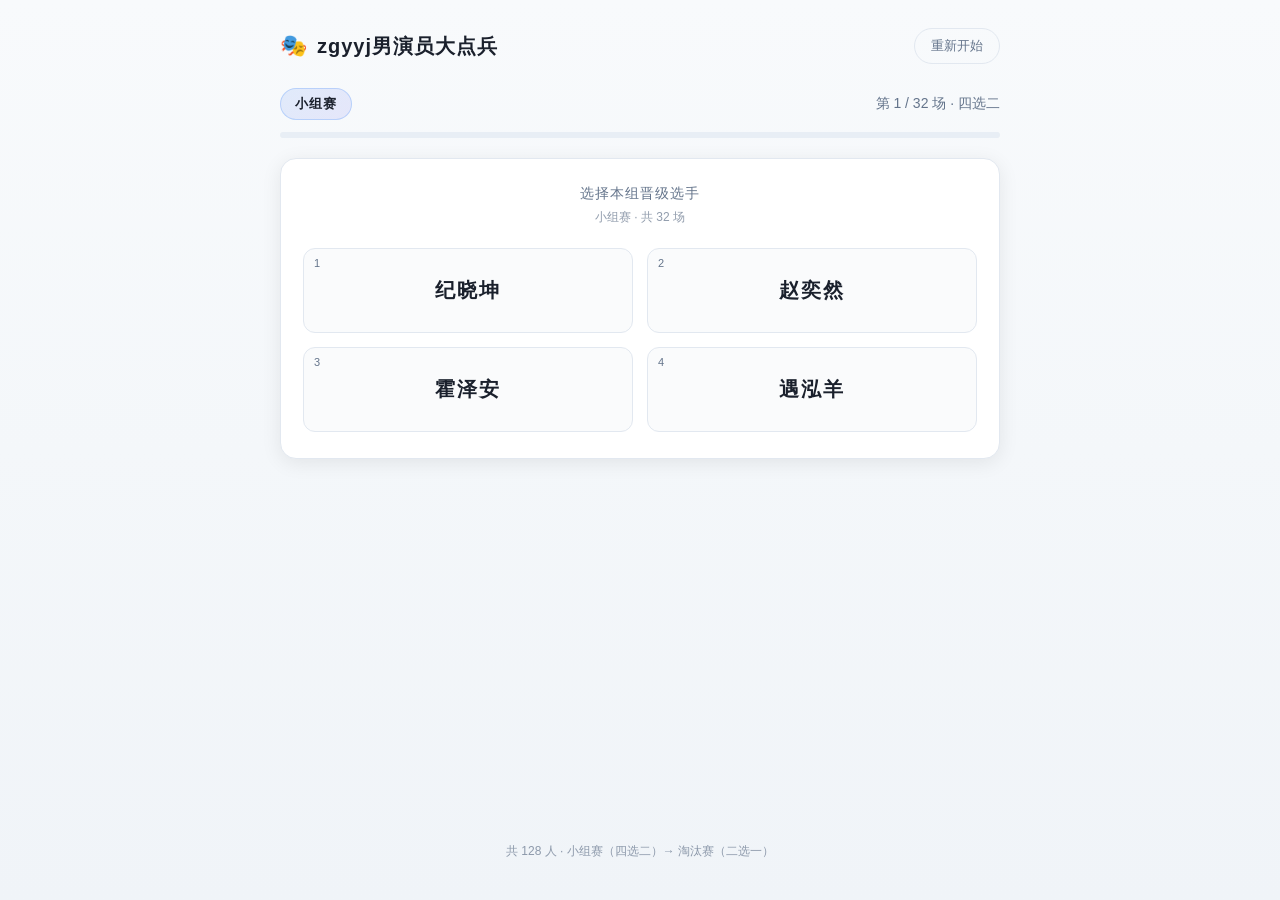
==== index.html @ 0efe0404 "Add files via upload" ====
<!DOCTYPE html>
<html lang="zh-CN" data-trae-theme="light"><head>
  <meta charset="UTF-8">
  <meta name="viewport" content="width=device-width, initial-scale=1.0">
  <title>zgyyj男演员大点兵</title>
  <link rel="stylesheet" href="style.css">
<script>document.documentElement.setAttribute('data-trae-theme', "light");window.__TRAE_DISABLE_LEGACY_ADD_TO_CHAT__=true;</script><style data-trae-edit-ui="true" id="trae-previewer-tools-styles">:root {
  --trae-layer-browser-inspect-overlay: 90000;
  --trae-layer-browser-inspect-highlight: 90010;
  --trae-layer-browser-inspect-action: 90020;
  --trae-layer-text-selection-action: 90030;
  --trae-layer-edit-tooltip: 100095;
}
:root,
[data-trae-theme='dark'] {
  --trae-bg-base-default: #171717;
  --trae-bg-menu: #222427;
  --trae-bg-overlay-l1: rgba(255, 255, 255, 0.04);
  --trae-bg-overlay-l2: rgba(255, 255, 255, 0.08);
  --trae-bg-overlay-l3: rgba(255, 255, 255, 0.12);
  --trae-bg-overlay-l4: rgba(255, 255, 255, 0.16);
  --trae-bg-invert: #f5f9fe;
  --trae-bg-invert-hover: #e8ecf0;
  --trae-bg-invert-active: #dce0e4;
  --trae-bg-invert-disabled: rgba(224, 226, 242, 0.12);
  --trae-border-l1: #e0e2f217;
  --trae-border-l2: rgba(255, 255, 255, 0.12);
  --trae-border-l3: rgba(255, 255, 255, 0.08);
  --trae-border-neutral-l3: rgba(229, 229, 229, 0.20);
  --trae-border-brand: #6a6fff;
  --trae-text-default: #f5f9fe;
  --trae-text-default-hover: #f5f9fe;
  --trae-text-default-active: #f5f9fe;
  --trae-text-secondary: rgba(245, 249, 254, 0.5);
  --trae-text-tertiary: rgba(245, 249, 254, 0.4);
  --trae-text-disabled: #666b75;
  --trae-text-onaccent: #222427;
  --trae-icon-default: #f5f9fe;
  --trae-icon-secondary: rgba(245, 249, 254, 0.5);
  --trae-icon-brand: #6a6fff;
  --trae-icon-onaccent: #222427;
  --trae-status-success: #22c55e;
  --trae-status-primary: #3b82f6;
  --trae-status-primary-default: #387bff;
  --trae-status-primary-surface-l1: rgba(53, 121, 255, 0.18);
  --trae-status-success-default: #33c192;
  --trae-status-success-surface-l1: rgba(0, 165, 110, 0.18);
  --trae-status-error-default: #f65a5a;
  --trae-status-error-surface-l1: rgba(246, 70, 70, 0.18);
  --trae-annotation-marker-bg: #4b3fe3;
  --trae-annotation-marker-text: #ffffff;
  --trae-annotation-region-border: var(--trae-status-primary-default);
  --trae-region-outside-mask-bg: rgba(0, 0, 0, 0.32);
  --trae-annotation-rect-border: var(--trae-status-error-default);
  --trae-annotation-arrow-anchor-bg: var(--trae-status-primary-default);
  --trae-panel-shadow: 0px 6px 24px -1px rgba(0, 0, 0, 0.16);
  --trae-floating-shadow: 0px 2px 8px 0px rgba(0, 0, 0, 0.2);
  --trae-shadow-elevation-50: 0 1px 2px -1px rgba(0, 0, 0, 0.45);
  --trae-tab-active-shadow: 0px 1px 2px -1px rgba(0, 0, 0, 0.16);
}

[data-trae-theme='light'] {
  --trae-bg-base-default: #fafafa;
  --trae-bg-menu: #ffffff;
  --trae-bg-overlay-l1: rgba(0, 0, 0, 0.04);
  --trae-bg-overlay-l2: rgba(0, 0, 0, 0.06);
  --trae-bg-overlay-l3: rgba(0, 0, 0, 0.08);
  --trae-bg-overlay-l4: rgba(0, 0, 0, 0.12);
  --trae-bg-invert: #1f2328;
  --trae-bg-invert-hover: #32383f;
  --trae-bg-invert-active: #444d56;
  --trae-bg-invert-disabled: rgba(115, 115, 115, 0.20);
  --trae-border-l1: rgba(0, 0, 0, 0.1);
  --trae-border-l2: rgba(0, 0, 0, 0.12);
  --trae-border-l3: rgba(0, 0, 0, 0.08);
  --trae-border-neutral-l3: rgba(115, 115, 115, 0.36);
  --trae-border-brand: #4b3fe3;
  --trae-text-default: #1f2328;
  --trae-text-default-hover: #111214;
  --trae-text-default-active: #111214;
  --trae-text-secondary: rgba(31, 35, 40, 0.5);
  --trae-text-tertiary: rgba(31, 35, 40, 0.4);
  --trae-text-disabled: #a1a1a1;
  --trae-text-onaccent: #ffffff;
  --trae-icon-default: #1f2328;
  --trae-icon-secondary: rgba(31, 35, 40, 0.5);
  --trae-icon-brand: #4b3fe3;
  --trae-icon-onaccent: #ffffff;
  --trae-status-success: #22c55e;
  --trae-status-primary: #3b82f6;
  --trae-status-primary-default: #2f74ff;
  --trae-status-primary-surface-l1: rgba(47, 116, 255, 0.12);
  --trae-status-success-default: #15a877;
  --trae-status-success-surface-l1: rgba(64, 176, 139, 0.12);
  --trae-status-error-default: #e8463a;
  --trae-status-error-surface-l1: rgba(232, 70, 58, 0.12);
  --trae-annotation-marker-bg: #4b3fe3;
  --trae-annotation-marker-text: #ffffff;
  --trae-annotation-region-border: var(--trae-status-primary-default);
  --trae-region-outside-mask-bg: rgba(0, 0, 0, 0.18);
  --trae-annotation-rect-border: var(--trae-status-error-default);
  --trae-annotation-arrow-anchor-bg: var(--trae-status-primary-default);
  --trae-panel-shadow: 0px 6px 24px -1px rgba(24, 24, 24, 0.06);
  --trae-floating-shadow: 0px 2px 8px 0px rgba(24, 24, 24, 0.2);
  --trae-shadow-elevation-50: 0 1px 2px -1px rgba(24, 24, 24, 0.08);
  --trae-tab-active-shadow: 0px 1px 2px -1px rgba(24, 24, 24, 0.08);
}

@keyframes trae-spin {
  to {
    transform: rotate(360deg);
  }
}

.trae-edit-mode-active body *:not([data-trae-edit-ui]):not([data-trae-edit-ui] *) {
  transition: none !important;
  animation-play-state: paused !important;
}

.trae-browser-inspect-overlay {
  position: fixed;
  top: 0;
  left: 0;
  width: 100%;
  height: 100%;
  z-index: var(--trae-layer-browser-inspect-overlay);
  pointer-events: auto;
  background: transparent;
}

.trae-browser-inspect-highlight-box {
  position: absolute;
  top: 0;
  left: 0;
  z-index: var(--trae-layer-browser-inspect-highlight);
  display: none;
}

.trae-browser-inspect-highlight-tag {
  position: absolute;
  left: 0px;
  top: 0px;
  height: 18px;
  padding: 0 6px;
  box-sizing: border-box;
  border-radius: 4px;
  background-color: var(--trae-status-success-default);
  color: var(--trae-text-onaccent);
  font-size: 12px;
  font-weight: 400;
  display: none;
  align-items: center;
  z-index: var(--trae-layer-browser-inspect-action);
}

.trae-browser-inspect-highlight-box-show {
  display: flex;
}

.trae-browser-inspect-highlight-tag.trae-browser-inspect-highlight-box-show {
  display: none;
}

.trae-browser-inspect-select-button.trae-browser-inspect-highlight-box-show {
  display: block !important;
}

.trae-browser-inspect-select-button {
  position: absolute;
  top: 0;
  left: 0;
  display: none;
  z-index: var(--trae-layer-browser-inspect-action);
}

.trae-browser-inspect-select-highlight-box {
  background: transparent !important;
}

.trae-browser-inspect-select-highlight-box .trae-browser-inspect-highlight-tag {
  background-color: var(--trae-status-success-default);
}

.trae-add-to-chat-card {
  display: block;
  overflow: hidden;
  background: var(--trae-bg-menu);
  border: 1px solid var(--trae-border-l1);
  border-radius: 8px;
  box-shadow: var(--trae-floating-shadow);
  transition:
    width 0.25s cubic-bezier(0.4, 0, 0.2, 1),
    height 0.25s cubic-bezier(0.4, 0, 0.2, 1);
}

.trae-add-to-chat-content {
  position: relative;
  width: max-content;
}

.trae-fade-exit {
  opacity: 0;
  transition: opacity 0.15s ease-out;
}

.trae-fade-enter {
  opacity: 1;
  transition: opacity 0.2s ease-in;
}

.trae-buttons-view {
  display: flex;
  align-items: center;
  gap: 0;
  padding: 4px;
  background: transparent;
}

.trae-action-button {
  display: inline-flex;
  align-items: center;
  gap: 4px;
  padding: 4px 8px;
  background: transparent;
  border: none;
  border-radius: 4px;
  cursor: pointer;
  transform: none !important;
  transition: none !important;
  animation: none !important;
}

.trae-action-button:hover {
  background: var(--trae-bg-overlay-l2);
}

.trae-action-button:active {
  background: var(--trae-bg-overlay-l3);
}

.trae-action-button:focus-visible {
  outline: 2px solid var(--trae-status-primary);
  outline-offset: 1px;
}

.trae-action-button-icon {
  display: flex;
  align-items: center;
  justify-content: center;
  width: 16px;
  height: 16px;
  color: var(--trae-icon-default);
  flex-shrink: 0;
}

.trae-action-button-title {
  font-family: -apple-system, BlinkMacSystemFont, 'Segoe UI', Roboto, sans-serif;
  font-size: 11px;
  font-weight: 500;
  line-height: 16px;
  color: var(--trae-text-default);
  white-space: nowrap;
}

.trae-edit-toolbar-button-active {
  background: var(--trae-status-primary-surface-l1) !important;
  color: var(--trae-status-primary-default) !important;
}

.trae-edit-toolbar button[data-action='alignment-dropdown']:hover,
.trae-edit-toolbar button[data-action='text-align-dropdown']:hover,
.trae-edit-toolbar button[data-action='font-decrease']:hover,
.trae-edit-toolbar button[data-action='font-increase']:hover,
.trae-edit-toolbar button[data-action^='align-']:hover {
  border-radius: 8px;
  background: var(--bg-bg-overlay-l1, rgba(115, 115, 115, 0.08)) !important;
}

.trae-edit-toolbar button[data-action='alignment-dropdown']:active,
.trae-edit-toolbar button[data-action='text-align-dropdown']:active,
.trae-edit-toolbar button[data-action='font-decrease']:active,
.trae-edit-toolbar button[data-action='font-increase']:active,
.trae-edit-toolbar button[data-action^='align-']:active {
  border-radius: 8px;
  background: var(--bg-bg-overlay-l2, rgba(115, 115, 115, 0.12)) !important;
}

.trae-comment-input {
  background: transparent;
  color: var(--trae-text-default);
  caret-color: var(--trae-text-default);
}

.trae-comment-input::placeholder {
  color: var(--trae-text-tertiary);
}

.trae-edit-panel [data-trae-tooltip] {
  position: relative;
}

.trae-edit-panel [data-trae-tooltip]::after {
  content: attr(data-trae-tooltip);
  position: absolute;
  left: 50%;
  bottom: calc(100% + 8px);
  z-index: var(--trae-layer-edit-tooltip);
  padding: 6px 10px;
  border-radius: 6px;
  background: var(--bg-bg-invert, var(--trae-bg-invert));
  color: var(--text-text-onaccent, var(--trae-text-onaccent));
  box-shadow: var(--trae-floating-shadow);
  font-family: -apple-system, BlinkMacSystemFont, 'SF Pro Text', 'PingFang SC', sans-serif;
  font-size: 11px;
  font-weight: 500;
  line-height: 16px;
  letter-spacing: 0.039px;
  white-space: nowrap;
  pointer-events: none;
  box-sizing: border-box;
  opacity: 0;
  transform: translateX(-50%);
  visibility: hidden;
}

.trae-edit-panel [data-trae-tooltip]::before {
  content: '';
  position: absolute;
  left: 50%;
  bottom: calc(100% + 5px);
  z-index: var(--trae-layer-edit-tooltip);
  width: 8px;
  height: 4px;
  background: var(--bg-bg-invert, var(--trae-bg-invert));
  clip-path: polygon(0 0, 100% 0, 50% 100%);
  transform: translateX(-50%);
  pointer-events: none;
  opacity: 0;
  visibility: hidden;
}

.trae-edit-panel [data-trae-tooltip]:hover::after,
.trae-edit-panel [data-trae-tooltip]:focus-visible::after,
.trae-edit-panel [data-trae-tooltip]:hover::before,
.trae-edit-panel [data-trae-tooltip]:focus-visible::before {
  opacity: 1;
  visibility: visible;
}

.trae-comment-btn {
  justify-content: center;
  cursor: pointer;
  transition: background-color 0.15s ease;
}

.trae-comment-btn:disabled {
  cursor: not-allowed;
}

.trae-comment-btn:focus-visible {
  outline: 2px solid var(--trae-status-primary);
  outline-offset: 1px;
}

.trae-comment-btn-primary {
  background: var(--trae-bg-invert);
  color: var(--trae-text-onaccent);
}

.trae-comment-btn-primary:hover:not(:disabled) {
  background: var(--trae-bg-invert-hover);
}

.trae-comment-btn-primary:active:not(:disabled) {
  background: var(--trae-bg-invert-active);
}

.trae-comment-btn-primary:disabled {
  background: var(--trae-bg-invert-disabled);
  color: var(--trae-text-disabled);
}

.trae-comment-btn-secondary {
  background: var(--trae-bg-overlay-l2);
  color: var(--trae-text-default);
}

.trae-comment-btn-secondary:hover:not(:disabled) {
  background: var(--trae-bg-overlay-l3);
}

.trae-comment-btn-secondary:active:not(:disabled) {
  background: var(--trae-bg-overlay-l4);
}

.trae-comment-btn-secondary:disabled {
  background: var(--trae-bg-overlay-l2);
  color: var(--trae-text-disabled);
}

.trae-comment-btn-text {
  background: transparent;
  color: var(--trae-text-default);
}

.trae-comment-btn-text:hover:not(:disabled) {
  border-radius: 8px;
  background: var(--bg-bg-overlay-l1, var(--trae-bg-overlay-l1));
  color: var(--trae-text-default-hover);
}

.trae-comment-btn-text:active:not(:disabled) {
  border-radius: 8px;
  background: var(--trae-bg-overlay-l2);
  color: var(--trae-text-default-active);
}

.trae-comment-btn-text:disabled {
  background: transparent;
  color: var(--trae-text-disabled);
}

.trae-marking-btn {
  justify-content: center;
}

.trae-marking-btn:hover:not(:disabled) {
  background: var(--trae-bg-overlay-l1) !important;
}

.trae-marking-btn:active:not(:disabled) {
  background: var(--trae-bg-overlay-l2) !important;
}

.trae-marking-btn-active {
  background: var(--trae-status-primary-surface-l1) !important;
  color: var(--trae-status-primary-default) !important;
}

.trae-marking-btn:disabled {
  color: var(--trae-text-disabled) !important;
  cursor: not-allowed !important;
}

.trae-action-button-shortcut {
  display: flex;
  align-items: center;
  gap: 2px;
  color: var(--trae-icon-secondary);
  flex-shrink: 0;
}

.trae-shortcut-container {
  display: flex;
  align-items: center;
  gap: 2px;
}

.trae-shortcut-key {
  font-family: -apple-system, BlinkMacSystemFont, 'Segoe UI', Roboto, sans-serif;
  font-size: 11px;
  font-weight: 500;
  line-height: 12px;
  color: var(--trae-icon-secondary);
}

.trae-add-to-chat-divider {
  width: 2px;
  height: 12px;
  padding: 0 6px;
  box-sizing: content-box;
  background-clip: content-box;
  background-color: var(--trae-border-l2);
  flex-shrink: 0;
}

.trae-editor-view {
  display: flex;
  flex-direction: column;
  width: 320px;
  padding: 8px;
  background: transparent;
}

.trae-editor-text-container {
  display: flex;
  align-items: center;
  padding: 8px;
  background: var(--trae-bg-overlay-l1);
  border: 1px solid var(--trae-border-l3);
  border-radius: 4px;
  gap: 8px;
}

.trae-editor-textarea {
  flex: 1;
  padding: 0 2px;
  border: none;
  background: transparent;
  font-family: -apple-system, BlinkMacSystemFont, 'Segoe UI', Roboto, sans-serif;
  font-size: 13px;
  font-weight: 400;
  line-height: 20px;
  color: var(--trae-text-default);
  resize: none;
  outline: none;
  overflow-y: auto;
  max-height: 140px;
}

.trae-editor-textarea::placeholder {
  color: var(--trae-text-tertiary);
}

.trae-editor-action-bar {
  display: flex;
  align-items: center;
  justify-content: flex-end;
  gap: 4px;
  max-height: 0;
  opacity: 0;
  overflow: hidden;
  transition:
    max-height 0.2s ease-out,
    opacity 0.2s ease-out,
    margin-top 0.2s ease-out;
}

.trae-editor-action-bar-visible {
  max-height: 32px;
  opacity: 1;
  margin-top: 8px;
}

.trae-editor-cancel-button {
  display: flex;
  align-items: center;
  justify-content: center;
  height: 24px;
  padding: 0 4px;
  background: var(--trae-bg-overlay-l2);
  border: none;
  border-radius: 4px;
  cursor: pointer;
  transition: background-color 0.15s ease;
}

.trae-editor-cancel-button:hover {
  background: var(--trae-bg-overlay-l3);
}

.trae-editor-cancel-button:active {
  background: var(--trae-bg-overlay-l3);
}

.trae-editor-cancel-button:focus-visible {
  outline: 2px solid var(--trae-status-primary);
  outline-offset: 1px;
}

.trae-editor-cancel-text {
  font-family: -apple-system, BlinkMacSystemFont, 'Segoe UI', Roboto, sans-serif;
  font-size: 11px;
  font-weight: 500;
  line-height: 16px;
  color: var(--trae-text-default);
  white-space: nowrap;
  padding: 0 4px;
}

.trae-editor-submit-button {
  display: flex;
  align-items: center;
  justify-content: center;
  height: 24px;
  padding: 0 8px;
  background: var(--trae-bg-invert);
  border: none;
  border-radius: 4px;
  cursor: pointer;
  transition: background-color 0.15s ease;
}

.trae-editor-submit-button:hover {
  background: var(--trae-bg-invert-hover);
}

.trae-editor-submit-button:active {
  background: var(--trae-bg-invert-active);
}

.trae-editor-submit-button:focus-visible {
  outline: 2px solid var(--trae-status-primary);
  outline-offset: 1px;
}

.trae-editor-submit-text {
  font-family: -apple-system, BlinkMacSystemFont, 'Segoe UI', Roboto, sans-serif;
  font-size: 11px;
  font-weight: 500;
  line-height: 16px;
  color: var(--trae-text-onaccent);
  white-space: nowrap;
  padding: 0 4px;
}

.trae-editor-submit-icon {
  display: flex;
  align-items: center;
  justify-content: center;
  width: 12px;
  height: 12px;
  color: var(--trae-icon-onaccent);
  flex-shrink: 0;
}

.trae-success-view {
  display: flex;
  align-items: center;
  justify-content: center;
  gap: 6px;
  padding: 0 12px;
  height: 32px;
  white-space: nowrap;
}

.trae-success-icon {
  display: flex;
  align-items: center;
  justify-content: center;
  width: 16px;
  height: 16px;
  color: var(--trae-status-success);
  flex-shrink: 0;
}

.trae-success-text {
  font-family: -apple-system, BlinkMacSystemFont, 'Segoe UI', Roboto, sans-serif;
  font-size: 12px;
  font-weight: 400;
  line-height: 18px;
  color: var(--trae-text-default);
  user-select: none;
}
</style></head>
<body class="">
  <div class="app">
    <header class="topbar">
      <div class="brand">
        <span class="logo">🎭</span>
        <h1>zgyyj男演员大点兵</h1>
      </div>
      <button id="restartBtn" class="ghost-btn" title="重新随机分组">重新开始</button>
    </header>

    <main id="stage" class="stage"><div class="round-head">
    <div class="round-meta">
      <span class="round-tag">小组赛</span>
      <span>第 1 / 32 场 · 四选二</span>
    </div>
    <div class="progress"><span style="width:0%"></span></div>
  </div><div class="card">
    <p class="card-title">选择本组晋级选手</p>
    <p class="card-sub">小组赛 · 共 32 场</p>
    <div class="choices "><div class="choice"><span class="seed">1</span>邵立君</div><div class="choice"><span class="seed">2</span>施博威</div><div class="choice"><span class="seed">3</span>王瑞</div><div class="choice"><span class="seed">4</span>郭嘉轩</div></div>
  </div></main>

    <footer class="footer">共 128 人 · 小组赛（四选二）→ 淘汰赛（二选一）</footer>
  </div>

  <script src="app.js"></script>


<div data-trae-edit-ui="true"><div data-trae-edit-ui="true" class="trae-browser-inspect-highlight-tag"></div><div data-trae-edit-ui="true" class="trae-browser-inspect-highlight-tag"></div><div data-trae-edit-ui="true" class="trae-browser-inspect-highlight-box"></div><div data-trae-edit-ui="true" class="trae-browser-inspect-highlight-box trae-browser-inspect-select-highlight-box"></div><div data-trae-edit-ui="true" class="trae-add-to-chat-card trae-browser-inspect-select-button" style="display: none;"><div data-trae-edit-ui="true" class="trae-add-to-chat-content"><div data-trae-edit-ui="true" class="trae-buttons-view"><button data-trae-edit-ui="true" type="button" class="trae-action-button"><span data-trae-edit-ui="true" class="trae-action-button-icon"><svg xmlns="http://www.w3.org/2000/svg" width="16" height="16" viewBox="0 0 16 16" fill="none">
    <path d="M14.3332 8.0013C14.3332 11.3346 11.8702 13.3346 7.99984 13.3346C6.8331 13.3346 5.60267 13.2116 4.56857 12.668C4.56857 12.668 3.07391 13.7639 1.6665 13.0972C2.70858 11.7228 2.44754 10.7933 2.38257 10.6161C2.37481 10.595 2.36622 10.576 2.35754 10.5552C2.26265 10.3277 1.6665 8.86419 1.6665 8.0013C1.6665 4.66797 4.12947 2.66797 7.99984 2.66797" stroke="currentColor" stroke-width="1.2" stroke-linecap="round"></path>
    <path d="M5.99951 7.41797C6.32157 7.41797 6.58332 7.67896 6.5835 8.00098C6.5835 8.32314 6.32168 8.58496 5.99951 8.58496C5.6775 8.58479 5.4165 8.32303 5.4165 8.00098C5.41668 7.67907 5.6776 7.41814 5.99951 7.41797ZM9.99951 7.41797C10.3216 7.41797 10.5833 7.67896 10.5835 8.00098C10.5835 8.32314 10.3217 8.58496 9.99951 8.58496C9.6775 8.58479 9.4165 8.32303 9.4165 8.00098C9.41668 7.67907 9.6776 7.41814 9.99951 7.41797Z" fill="currentColor" stroke="currentColor" stroke-width="0.5" stroke-linecap="square"></path>
    <path d="M15.001 4L13 3L12 1L11 3L9 4L11 5L12 7L13 5L15.001 4Z" fill="currentColor"></path>
  </svg></span><span data-trae-edit-ui="true" class="trae-action-button-title" data-i18n="commentToChat">Comment to Chat</span><span data-trae-edit-ui="true" class="trae-action-button-shortcut"><span data-trae-edit-ui="true" class="trae-shortcut-container"><span data-trae-edit-ui="true" class="trae-shortcut-key">Ctrl</span><span data-trae-edit-ui="true" class="trae-shortcut-key">J</span></span></span></button><div data-trae-edit-ui="true" class="trae-add-to-chat-divider"></div><button data-trae-edit-ui="true" type="button" class="trae-action-button"><span data-trae-edit-ui="true" class="trae-action-button-icon"><svg xmlns="http://www.w3.org/2000/svg" width="16" height="16" viewBox="0 0 16 16" fill="none">
    <path d="M14.3333 8.0013C14.3333 4.66797 11.8703 2.66797 7.99996 2.66797C4.12959 2.66797 1.66663 4.66797 1.66663 8.0013C1.66663 8.86419 2.26277 10.3277 2.35767 10.5552C2.36634 10.576 2.37493 10.595 2.38269 10.6161C2.44766 10.7933 2.7087 11.7228 1.66663 13.0972C3.07403 13.7639 4.5687 12.668 4.5687 12.668C5.60279 13.2116 6.83323 13.3346 7.99996 13.3346C11.8703 13.3346 14.3333 11.3346 14.3333 8.0013Z" stroke="currentColor" stroke-width="1.2" stroke-linecap="square"></path>
    <path d="M4.99963 7.41797C5.32169 7.41797 5.58344 7.67896 5.58362 8.00098C5.58362 8.32314 5.3218 8.58496 4.99963 8.58496C4.67762 8.58479 4.41663 8.32303 4.41663 8.00098C4.4168 7.67907 4.67773 7.41814 4.99963 7.41797ZM7.99963 7.41797C8.32169 7.41797 8.58344 7.67896 8.58362 8.00098C8.58362 8.32314 8.3218 8.58496 7.99963 8.58496C7.67762 8.58479 7.41663 8.32303 7.41663 8.00098C7.4168 7.67907 7.67773 7.41814 7.99963 7.41797ZM10.9996 7.41797C11.3217 7.41797 11.5834 7.67896 11.5836 8.00098C11.5836 8.32314 11.3218 8.58496 10.9996 8.58496C10.6776 8.58479 10.4166 8.32303 10.4166 8.00098C10.4168 7.67907 10.6777 7.41814 10.9996 7.41797Z" fill="currentColor" stroke="currentColor" stroke-width="0.5" stroke-linecap="square"></path>
  </svg></span><span data-trae-edit-ui="true" class="trae-action-button-title" data-i18n="addToChat">Add to Chat</span><span data-trae-edit-ui="true" class="trae-action-button-shortcut"><span data-trae-edit-ui="true" class="trae-shortcut-container"><svg xmlns="http://www.w3.org/2000/svg" width="12" height="12" viewBox="0 0 12 12" fill="none">
    <path d="M9.5 3V6.5C9.5 7.05228 9.05228 7.5 8.5 7.5H3M3 7.5L5 5.5M3 7.5L5 9.5" stroke="currentColor" stroke-width="1" stroke-linecap="round" stroke-linejoin="round"></path>
  </svg></span></span></button></div></div></div><div data-trae-edit-ui="true" class="trae-browser-inspect-overlay" style="display: none;"></div></div><div data-trae-edit-ui="true" class="trae-add-to-chat-card" style="display: none; position: fixed; z-index: 90030;"><div data-trae-edit-ui="true" class="trae-add-to-chat-content"><div data-trae-edit-ui="true" class="trae-buttons-view"><button data-trae-edit-ui="true" type="button" class="trae-action-button"><span data-trae-edit-ui="true" class="trae-action-button-icon"><svg xmlns="http://www.w3.org/2000/svg" width="16" height="16" viewBox="0 0 16 16" fill="none">
    <path d="M14.3332 8.0013C14.3332 11.3346 11.8702 13.3346 7.99984 13.3346C6.8331 13.3346 5.60267 13.2116 4.56857 12.668C4.56857 12.668 3.07391 13.7639 1.6665 13.0972C2.70858 11.7228 2.44754 10.7933 2.38257 10.6161C2.37481 10.595 2.36622 10.576 2.35754 10.5552C2.26265 10.3277 1.6665 8.86419 1.6665 8.0013C1.6665 4.66797 4.12947 2.66797 7.99984 2.66797" stroke="currentColor" stroke-width="1.2" stroke-linecap="round"></path>
    <path d="M5.99951 7.41797C6.32157 7.41797 6.58332 7.67896 6.5835 8.00098C6.5835 8.32314 6.32168 8.58496 5.99951 8.58496C5.6775 8.58479 5.4165 8.32303 5.4165 8.00098C5.41668 7.67907 5.6776 7.41814 5.99951 7.41797ZM9.99951 7.41797C10.3216 7.41797 10.5833 7.67896 10.5835 8.00098C10.5835 8.32314 10.3217 8.58496 9.99951 8.58496C9.6775 8.58479 9.4165 8.32303 9.4165 8.00098C9.41668 7.67907 9.6776 7.41814 9.99951 7.41797Z" fill="currentColor" stroke="currentColor" stroke-width="0.5" stroke-linecap="square"></path>
    <path d="M15.001 4L13 3L12 1L11 3L9 4L11 5L12 7L13 5L15.001 4Z" fill="currentColor"></path>
  </svg></span><span data-trae-edit-ui="true" class="trae-action-button-title" data-i18n="commentToChat">Comment to Chat</span><span data-trae-edit-ui="true" class="trae-action-button-shortcut"><span data-trae-edit-ui="true" class="trae-shortcut-container"><span data-trae-edit-ui="true" class="trae-shortcut-key">Ctrl</span><span data-trae-edit-ui="true" class="trae-shortcut-key">J</span></span></span></button><div data-trae-edit-ui="true" class="trae-add-to-chat-divider"></div><button data-trae-edit-ui="true" type="button" class="trae-action-button"><span data-trae-edit-ui="true" class="trae-action-button-icon"><svg xmlns="http://www.w3.org/2000/svg" width="16" height="16" viewBox="0 0 16 16" fill="none">
    <path d="M14.3333 8.0013C14.3333 4.66797 11.8703 2.66797 7.99996 2.66797C4.12959 2.66797 1.66663 4.66797 1.66663 8.0013C1.66663 8.86419 2.26277 10.3277 2.35767 10.5552C2.36634 10.576 2.37493 10.595 2.38269 10.6161C2.44766 10.7933 2.7087 11.7228 1.66663 13.0972C3.07403 13.7639 4.5687 12.668 4.5687 12.668C5.60279 13.2116 6.83323 13.3346 7.99996 13.3346C11.8703 13.3346 14.3333 11.3346 14.3333 8.0013Z" stroke="currentColor" stroke-width="1.2" stroke-linecap="square"></path>
    <path d="M4.99963 7.41797C5.32169 7.41797 5.58344 7.67896 5.58362 8.00098C5.58362 8.32314 5.3218 8.58496 4.99963 8.58496C4.67762 8.58479 4.41663 8.32303 4.41663 8.00098C4.4168 7.67907 4.67773 7.41814 4.99963 7.41797ZM7.99963 7.41797C8.32169 7.41797 8.58344 7.67896 8.58362 8.00098C8.58362 8.32314 8.3218 8.58496 7.99963 8.58496C7.67762 8.58479 7.41663 8.32303 7.41663 8.00098C7.4168 7.67907 7.67773 7.41814 7.99963 7.41797ZM10.9996 7.41797C11.3217 7.41797 11.5834 7.67896 11.5836 8.00098C11.5836 8.32314 11.3218 8.58496 10.9996 8.58496C10.6776 8.58479 10.4166 8.32303 10.4166 8.00098C10.4168 7.67907 10.6777 7.41814 10.9996 7.41797Z" fill="currentColor" stroke="currentColor" stroke-width="0.5" stroke-linecap="square"></path>
  </svg></span><span data-trae-edit-ui="true" class="trae-action-button-title" data-i18n="addToChat">Add to Chat</span><span data-trae-edit-ui="true" class="trae-action-button-shortcut"><span data-trae-edit-ui="true" class="trae-shortcut-container"><svg xmlns="http://www.w3.org/2000/svg" width="12" height="12" viewBox="0 0 12 12" fill="none">
    <path d="M9.5 3V6.5C9.5 7.05228 9.05228 7.5 8.5 7.5H3M3 7.5L5 5.5M3 7.5L5 9.5" stroke="currentColor" stroke-width="1" stroke-linecap="round" stroke-linejoin="round"></path>
  </svg></span></span></button></div></div></div></body><div id="xl-source-list-shadow-host" style="position: fixed; top: 0px; right: 0px; width: 0px; height: 0px; overflow: visible; contain: style; z-index: 2147483647 !important;"></div><div id="xl_chrome_ext_video_tag_wrapper_4DB361DE-01F7-4376-B494-639E489D19ED" style="position: fixed; left: 0px; top: 0px; width: 0px; height: 0px; display: none; overflow: visible; contain: style; z-index: 2147483647 !important;"></div><div id="link-badge-shadow-host-4DB361DE-01F7-4376-B494-639E489D19ED" style="position: fixed; left: 0px; top: 0px; width: 0px; height: 0px; overflow: visible; contain: style; z-index: 2147483647 !important;"></div><div id="xl-install-thunder-prompt-shadow-host" style="position: fixed; top: 0px; left: 0px; width: 0px; height: 0px; overflow: visible; contain: style; z-index: 2147483647 !important;"></div><div class="xl-chrome-ext-bar_4DB361DE-01F7-4376-B494-639E489D19ED" id="xl_chrome_ext_4DB361DE-01F7-4376-B494-639E489D19ED" data-v-app="" style="display: block; position: fixed; z-index: 2147483647;"><div class=""><!----><!----><div style="display: none;"></div><div style="display: none;"></div><div class="_container_wq4mj_4"><!----></div></div></div></html>
---- style.css ----
:root {
  --bg: #f0f4f8;
  --bg-soft: #e8eef5;
  --card: #ffffff;
  --card-2: #fafbfc;
  --text: #1a202c;
  --muted: #64748b;
  --accent: #3b82f6;
  --accent-2: #6366f1;
  --good: #10b981;
  --good-bg: rgba(16, 185, 129, 0.12);
  --line: #e2e8f0;
  --radius: 16px;
  --shadow: 0 4px 20px rgba(0, 0, 0, 0.08);
}

* { box-sizing: border-box; }

html, body {
  margin: 0;
  padding: 0;
  min-height: 100%;
}

body {
  background: linear-gradient(180deg, #f8fafc 0%, #f0f4f8 100%) fixed;
  color: var(--text);
  font-family: "PingFang SC", "Microsoft YaHei", -apple-system, BlinkMacSystemFont, "Segoe UI", Roboto, sans-serif;
  -webkit-font-smoothing: antialiased;
  display: flex;
  justify-content: center;
}

.app {
  width: 100%;
  max-width: 760px;
  padding: 28px 20px 40px;
  display: flex;
  flex-direction: column;
  min-height: 100vh;
}

/* Top bar */
.topbar {
  display: flex;
  align-items: center;
  justify-content: space-between;
  margin-bottom: 24px;
}

.brand {
  display: flex;
  align-items: center;
  gap: 10px;
}

.logo {
  font-size: 22px;
}

.brand h1 {
  font-size: 20px;
  margin: 0;
  letter-spacing: 1px;
  font-weight: 700;
}

.ghost-btn {
  background: transparent;
  border: 1px solid var(--line);
  color: var(--muted);
  padding: 8px 16px;
  border-radius: 999px;
  font-size: 13px;
  cursor: pointer;
  transition: all 0.2s ease;
}

.ghost-btn:hover {
  border-color: var(--accent);
  color: var(--text);
  background: rgba(59, 130, 246, 0.08);
}

/* Stage */
.stage {
  flex: 1;
  display: flex;
  flex-direction: column;
  gap: 20px;
}

/* Round header */
.round-head {
  display: flex;
  flex-direction: column;
  gap: 12px;
}

.round-meta {
  display: flex;
  align-items: center;
  justify-content: space-between;
  font-size: 14px;
  color: var(--muted);
}

.round-tag {
  display: inline-flex;
  align-items: center;
  gap: 8px;
  background: linear-gradient(135deg, rgba(59, 130, 246, 0.12), rgba(99, 102, 241, 0.12));
  border: 1px solid rgba(59, 130, 246, 0.25);
  color: var(--text);
  padding: 6px 14px;
  border-radius: 999px;
  font-size: 13px;
  font-weight: 600;
  letter-spacing: 1px;
}

.progress {
  height: 6px;
  background: var(--bg-soft);
  border-radius: 999px;
  overflow: hidden;
}

.progress > span {
  display: block;
  height: 100%;
  background: linear-gradient(90deg, var(--accent), var(--accent-2));
  border-radius: 999px;
  transition: width 0.35s ease;
}

/* Match card */
.card {
  background: var(--card);
  border: 1px solid var(--line);
  border-radius: var(--radius);
  box-shadow: var(--shadow);
  padding: 26px 22px;
}

.card-title {
  text-align: center;
  font-size: 14px;
  color: var(--muted);
  margin: 0 0 6px;
  letter-spacing: 1px;
}

.card-sub {
  text-align: center;
  font-size: 12px;
  color: var(--muted);
  margin: 0 0 22px;
  opacity: 0.7;
}

.choices {
  display: grid;
  grid-template-columns: 1fr 1fr;
  gap: 14px;
}

.choice {
  position: relative;
  background: var(--card-2);
  border: 1px solid var(--line);
  border-radius: 12px;
  padding: 28px 16px;
  color: var(--text);
  font-size: 20px;
  font-weight: 600;
  letter-spacing: 2px;
  cursor: pointer;
  transition: transform 0.15s ease, border-color 0.2s ease, background 0.2s ease, box-shadow 0.2s ease;
  text-align: center;
  min-height: 84px;
  display: flex;
  align-items: center;
  justify-content: center;
  outline: none;
  -webkit-tap-highlight-color: transparent;
}

.choice:focus,
.choice:focus-visible {
  outline: none;
}

.choice:hover {
  border-color: var(--accent);
  background: rgba(59, 130, 246, 0.06);
  transform: translateY(-2px);
  box-shadow: 0 6px 16px rgba(59, 130, 246, 0.12);
}

/* 新卡片渲染后先禁用 hover，避免鼠标停留位置残留蓝色 hover 框；
   鼠标真正移动后才恢复 hover 反馈 */
body.freeze-hover .choice:hover {
  border-color: var(--line);
  background: var(--card-2);
  transform: none;
  box-shadow: none;
}

.choice:active {
  transform: translateY(0);
}

.choice.selected {
  border-color: var(--accent);
  background: rgba(59, 130, 246, 0.12);
  color: var(--accent);
  cursor: default;
  transform: none;
  box-shadow: none;
}

.choice .seed {
  position: absolute;
  top: 8px;
  left: 10px;
  font-size: 11px;
  color: var(--muted);
  font-weight: 400;
  letter-spacing: 0;
}

/* Advanced list */
.advanced {
  background: var(--card);
  border: 1px solid var(--line);
  border-radius: 12px;
  padding: 14px 16px;
  box-shadow: var(--shadow);
}

.advanced-label {
  font-size: 12px;
  color: var(--muted);
  margin-bottom: 10px;
  letter-spacing: 1px;
}

.chips {
  display: flex;
  flex-wrap: wrap;
  gap: 8px;
}

.chip {
  background: var(--good-bg);
  border: 1px solid rgba(16, 185, 129, 0.25);
  color: #059669;
  font-size: 13px;
  padding: 4px 12px;
  border-radius: 999px;
}

/* Champion card & final bracket */
.champion-card {
  padding: 22px 18px;
}

.champion-title {
  text-align: center;
  font-size: 22px;
  margin: 0 0 18px;
  font-weight: 700;
}

.bracket-final {
  display: flex;
  justify-content: center;
  align-items: stretch;
  overflow: auto;
  border: 1px solid var(--line);
  border-radius: 12px;
  background: var(--card);
  padding: 16px 0;
}

.bracket-side {
  display: flex;
  flex-direction: row;
  align-items: stretch;
  flex-shrink: 0;
}

.bf-col {
  display: flex;
  flex-direction: column;
  flex-shrink: 0;
  align-self: stretch;
  min-width: 88px;
}

/* 列内：space-around 让每对/每场垂直居中分布，
   配对中心与下一列节点中心水平对齐；
   space-around 在每对上下产生的空白即"空行" */
.bf-col-matches {
  display: flex;
  flex-direction: column;
  justify-content: space-around;
  flex: 1;
}

.bf-match {
  position: relative;
  border: 1px solid var(--line);
  border-radius: 6px;
  background: var(--card-2);
  padding: 4px 8px;
}

.bf-p {
  padding: 2px 2px;
  font-size: 12px;
  color: var(--text);
  line-height: 1.3;
  white-space: nowrap;
}

.bf-p.winner {
  background: rgba(59, 130, 246, 0.12);
  color: var(--accent);
  font-weight: 600;
}

/* 配对：space-around 使两节点中心精确落在 25% / 75%，
   上下各留空行，中点(50%)对齐下一列节点。
   不设 min-height:0 —— 让 pair 保持内容最小高度，
   使最密的列(小组赛)撑开总高，其余列 stretch 对齐 */
.bf-pair {
  position: relative;
  display: flex;
  flex-direction: column;
  justify-content: space-around;
  flex: 1;
}

/* === 左侧连接线（向右指向中心） === */
.bracket-left .bf-col { padding: 0 22px 0 0; }

/* 1to1：每场一条直横线到下一列 */
.bracket-left .conn-1to1 .bf-match::after {
  content: '';
  position: absolute;
  left: 100%;
  top: 50%;
  width: 22px;
  border-top: 2px solid var(--line);
  transform: translateY(-1px);
}

/* 2to1：每场横线 + 配对竖线（连接两场）+ 中点出头到下一列 */
.bracket-left .conn-2to1 .bf-match::after {
  content: '';
  position: absolute;
  left: 100%;
  top: 50%;
  width: 11px;
  border-top: 2px solid var(--line);
  transform: translateY(-1px);
}
.bracket-left .conn-2to1 .bf-pair::after {
  content: '';
  position: absolute;
  left: calc(100% + 11px);
  top: 25%;
  bottom: 25%;
  border-left: 2px solid var(--line);
}
.bracket-left .conn-2to1 .bf-pair::before {
  content: '';
  position: absolute;
  left: calc(100% + 11px);
  top: 50%;
  width: 11px;
  border-top: 2px solid var(--line);
  transform: translateY(-1px);
}

/* === 右侧连接线（向左指向中心） === */
.bracket-right .bf-col { padding: 0 0 0 22px; }

.bracket-right .conn-1to1 .bf-match::before {
  content: '';
  position: absolute;
  right: 100%;
  top: 50%;
  width: 22px;
  border-top: 2px solid var(--line);
  transform: translateY(-1px);
}

.bracket-right .conn-2to1 .bf-match::before {
  content: '';
  position: absolute;
  right: 100%;
  top: 50%;
  width: 11px;
  border-top: 2px solid var(--line);
  transform: translateY(-1px);
}
.bracket-right .conn-2to1 .bf-pair::before {
  content: '';
  position: absolute;
  right: calc(100% + 11px);
  top: 25%;
  bottom: 25%;
  border-right: 2px solid var(--line);
}
.bracket-right .conn-2to1 .bf-pair::after {
  content: '';
  position: absolute;
  right: calc(100% + 11px);
  top: 50%;
  width: 11px;
  border-top: 2px solid var(--line);
  transform: translateY(-1px);
}

/* 中间冠军（高亮） */
.bf-center {
  display: flex;
  flex-direction: column;
  justify-content: center;
  align-items: center;
  min-width: 110px;
  padding: 0 12px;
  flex-shrink: 0;
}

.bf-champion {
  text-align: center;
  font-size: 18px;
  font-weight: 700;
  background: linear-gradient(90deg, var(--accent), var(--accent-2));
  -webkit-background-clip: text;
  background-clip: text;
  -webkit-text-fill-color: transparent;
  white-space: nowrap;
}

/* Footer */
.footer {
  text-align: center;
  color: var(--muted);
  font-size: 12px;
  margin-top: 28px;
  opacity: 0.7;
}

/* Enter animation */
.card, .advanced {
  animation: rise 0.3s ease;
}

@keyframes rise {
  from { opacity: 0; transform: translateY(8px); }
  to { opacity: 1; transform: translateY(0); }
}

@media (max-width: 480px) {
  .choice { font-size: 17px; padding: 22px 10px; min-height: 72px; }
  .bf-col { min-width: 72px; }
  .bf-center { min-width: 110px; padding: 12px; }
  .bf-match .bf-p { padding: 6px 8px; font-size: 12px; }
  .bf-match.group .bf-p { font-size: 10px; padding: 2px 1px; }
  .bf-champion { font-size: 16px; }
  .brand h1 { font-size: 17px; }
}
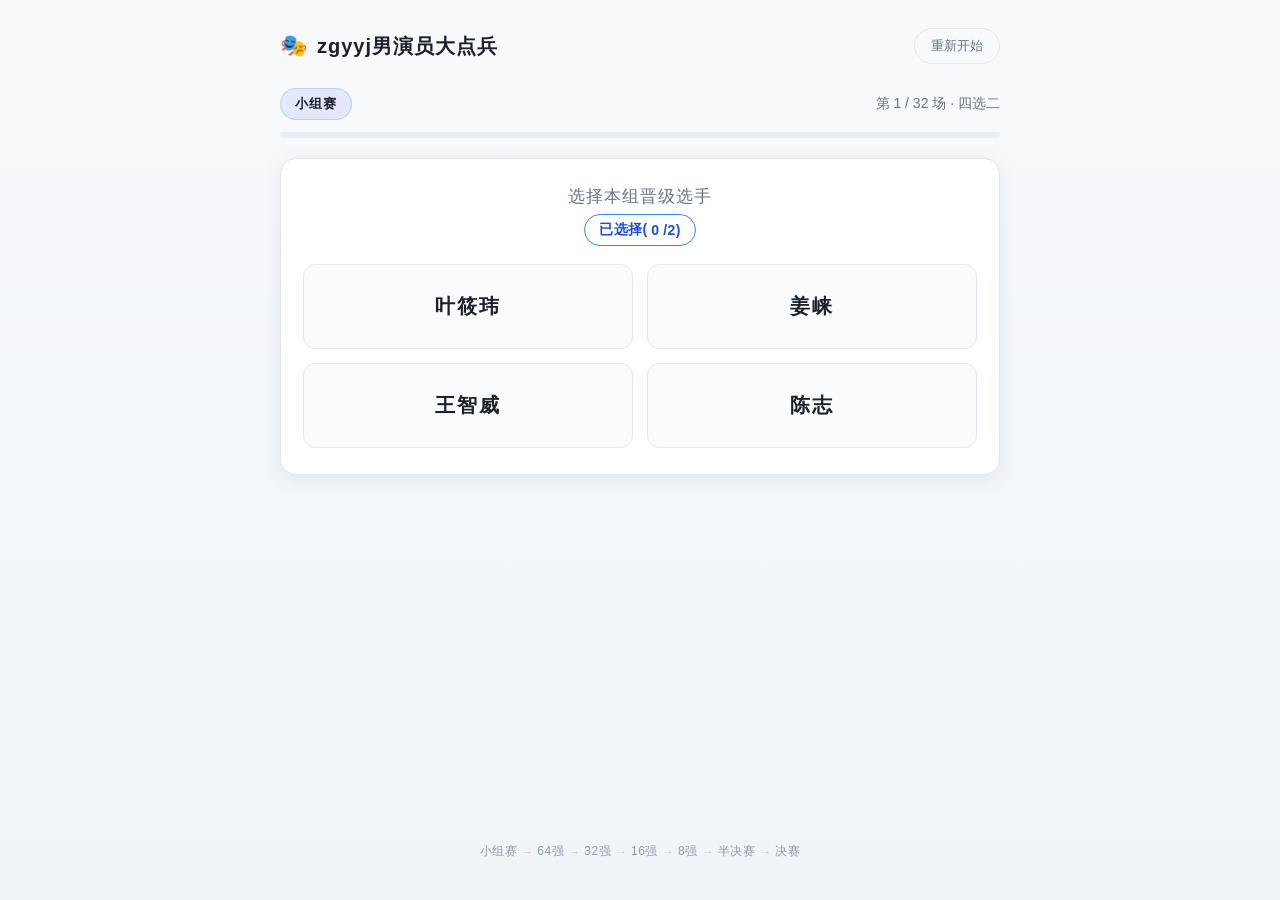
==== commit c9a4384f: "更新 index.html" ====
--- a/index.html
+++ b/index.html
@@ -1,649 +1,12 @@
 <!DOCTYPE html>
-<html lang="zh-CN" data-trae-theme="light"><head>
-  <meta charset="UTF-8">
-  <meta name="viewport" content="width=device-width, initial-scale=1.0">
+<html lang="zh-CN">
+<head>
+  <meta charset="UTF-8" />
+  <meta name="viewport" content="width=device-width, initial-scale=1.0" />
   <title>zgyyj男演员大点兵</title>
-  <link rel="stylesheet" href="style.css">
-<script>document.documentElement.setAttribute('data-trae-theme', "light");window.__TRAE_DISABLE_LEGACY_ADD_TO_CHAT__=true;</script><style data-trae-edit-ui="true" id="trae-previewer-tools-styles">:root {
-  --trae-layer-browser-inspect-overlay: 90000;
-  --trae-layer-browser-inspect-highlight: 90010;
-  --trae-layer-browser-inspect-action: 90020;
-  --trae-layer-text-selection-action: 90030;
-  --trae-layer-edit-tooltip: 100095;
-}
-:root,
-[data-trae-theme='dark'] {
-  --trae-bg-base-default: #171717;
-  --trae-bg-menu: #222427;
-  --trae-bg-overlay-l1: rgba(255, 255, 255, 0.04);
-  --trae-bg-overlay-l2: rgba(255, 255, 255, 0.08);
-  --trae-bg-overlay-l3: rgba(255, 255, 255, 0.12);
-  --trae-bg-overlay-l4: rgba(255, 255, 255, 0.16);
-  --trae-bg-invert: #f5f9fe;
-  --trae-bg-invert-hover: #e8ecf0;
-  --trae-bg-invert-active: #dce0e4;
-  --trae-bg-invert-disabled: rgba(224, 226, 242, 0.12);
-  --trae-border-l1: #e0e2f217;
-  --trae-border-l2: rgba(255, 255, 255, 0.12);
-  --trae-border-l3: rgba(255, 255, 255, 0.08);
-  --trae-border-neutral-l3: rgba(229, 229, 229, 0.20);
-  --trae-border-brand: #6a6fff;
-  --trae-text-default: #f5f9fe;
-  --trae-text-default-hover: #f5f9fe;
-  --trae-text-default-active: #f5f9fe;
-  --trae-text-secondary: rgba(245, 249, 254, 0.5);
-  --trae-text-tertiary: rgba(245, 249, 254, 0.4);
-  --trae-text-disabled: #666b75;
-  --trae-text-onaccent: #222427;
-  --trae-icon-default: #f5f9fe;
-  --trae-icon-secondary: rgba(245, 249, 254, 0.5);
-  --trae-icon-brand: #6a6fff;
-  --trae-icon-onaccent: #222427;
-  --trae-status-success: #22c55e;
-  --trae-status-primary: #3b82f6;
-  --trae-status-primary-default: #387bff;
-  --trae-status-primary-surface-l1: rgba(53, 121, 255, 0.18);
-  --trae-status-success-default: #33c192;
-  --trae-status-success-surface-l1: rgba(0, 165, 110, 0.18);
-  --trae-status-error-default: #f65a5a;
-  --trae-status-error-surface-l1: rgba(246, 70, 70, 0.18);
-  --trae-annotation-marker-bg: #4b3fe3;
-  --trae-annotation-marker-text: #ffffff;
-  --trae-annotation-region-border: var(--trae-status-primary-default);
-  --trae-region-outside-mask-bg: rgba(0, 0, 0, 0.32);
-  --trae-annotation-rect-border: var(--trae-status-error-default);
-  --trae-annotation-arrow-anchor-bg: var(--trae-status-primary-default);
-  --trae-panel-shadow: 0px 6px 24px -1px rgba(0, 0, 0, 0.16);
-  --trae-floating-shadow: 0px 2px 8px 0px rgba(0, 0, 0, 0.2);
-  --trae-shadow-elevation-50: 0 1px 2px -1px rgba(0, 0, 0, 0.45);
-  --trae-tab-active-shadow: 0px 1px 2px -1px rgba(0, 0, 0, 0.16);
-}
-
-[data-trae-theme='light'] {
-  --trae-bg-base-default: #fafafa;
-  --trae-bg-menu: #ffffff;
-  --trae-bg-overlay-l1: rgba(0, 0, 0, 0.04);
-  --trae-bg-overlay-l2: rgba(0, 0, 0, 0.06);
-  --trae-bg-overlay-l3: rgba(0, 0, 0, 0.08);
-  --trae-bg-overlay-l4: rgba(0, 0, 0, 0.12);
-  --trae-bg-invert: #1f2328;
-  --trae-bg-invert-hover: #32383f;
-  --trae-bg-invert-active: #444d56;
-  --trae-bg-invert-disabled: rgba(115, 115, 115, 0.20);
-  --trae-border-l1: rgba(0, 0, 0, 0.1);
-  --trae-border-l2: rgba(0, 0, 0, 0.12);
-  --trae-border-l3: rgba(0, 0, 0, 0.08);
-  --trae-border-neutral-l3: rgba(115, 115, 115, 0.36);
-  --trae-border-brand: #4b3fe3;
-  --trae-text-default: #1f2328;
-  --trae-text-default-hover: #111214;
-  --trae-text-default-active: #111214;
-  --trae-text-secondary: rgba(31, 35, 40, 0.5);
-  --trae-text-tertiary: rgba(31, 35, 40, 0.4);
-  --trae-text-disabled: #a1a1a1;
-  --trae-text-onaccent: #ffffff;
-  --trae-icon-default: #1f2328;
-  --trae-icon-secondary: rgba(31, 35, 40, 0.5);
-  --trae-icon-brand: #4b3fe3;
-  --trae-icon-onaccent: #ffffff;
-  --trae-status-success: #22c55e;
-  --trae-status-primary: #3b82f6;
-  --trae-status-primary-default: #2f74ff;
-  --trae-status-primary-surface-l1: rgba(47, 116, 255, 0.12);
-  --trae-status-success-default: #15a877;
-  --trae-status-success-surface-l1: rgba(64, 176, 139, 0.12);
-  --trae-status-error-default: #e8463a;
-  --trae-status-error-surface-l1: rgba(232, 70, 58, 0.12);
-  --trae-annotation-marker-bg: #4b3fe3;
-  --trae-annotation-marker-text: #ffffff;
-  --trae-annotation-region-border: var(--trae-status-primary-default);
-  --trae-region-outside-mask-bg: rgba(0, 0, 0, 0.18);
-  --trae-annotation-rect-border: var(--trae-status-error-default);
-  --trae-annotation-arrow-anchor-bg: var(--trae-status-primary-default);
-  --trae-panel-shadow: 0px 6px 24px -1px rgba(24, 24, 24, 0.06);
-  --trae-floating-shadow: 0px 2px 8px 0px rgba(24, 24, 24, 0.2);
-  --trae-shadow-elevation-50: 0 1px 2px -1px rgba(24, 24, 24, 0.08);
-  --trae-tab-active-shadow: 0px 1px 2px -1px rgba(24, 24, 24, 0.08);
-}
-
-@keyframes trae-spin {
-  to {
-    transform: rotate(360deg);
-  }
-}
-
-.trae-edit-mode-active body *:not([data-trae-edit-ui]):not([data-trae-edit-ui] *) {
-  transition: none !important;
-  animation-play-state: paused !important;
-}
-
-.trae-browser-inspect-overlay {
-  position: fixed;
-  top: 0;
-  left: 0;
-  width: 100%;
-  height: 100%;
-  z-index: var(--trae-layer-browser-inspect-overlay);
-  pointer-events: auto;
-  background: transparent;
-}
-
-.trae-browser-inspect-highlight-box {
-  position: absolute;
-  top: 0;
-  left: 0;
-  z-index: var(--trae-layer-browser-inspect-highlight);
-  display: none;
-}
-
-.trae-browser-inspect-highlight-tag {
-  position: absolute;
-  left: 0px;
-  top: 0px;
-  height: 18px;
-  padding: 0 6px;
-  box-sizing: border-box;
-  border-radius: 4px;
-  background-color: var(--trae-status-success-default);
-  color: var(--trae-text-onaccent);
-  font-size: 12px;
-  font-weight: 400;
-  display: none;
-  align-items: center;
-  z-index: var(--trae-layer-browser-inspect-action);
-}
-
-.trae-browser-inspect-highlight-box-show {
-  display: flex;
-}
-
-.trae-browser-inspect-highlight-tag.trae-browser-inspect-highlight-box-show {
-  display: none;
-}
-
-.trae-browser-inspect-select-button.trae-browser-inspect-highlight-box-show {
-  display: block !important;
-}
-
-.trae-browser-inspect-select-button {
-  position: absolute;
-  top: 0;
-  left: 0;
-  display: none;
-  z-index: var(--trae-layer-browser-inspect-action);
-}
-
-.trae-browser-inspect-select-highlight-box {
-  background: transparent !important;
-}
-
-.trae-browser-inspect-select-highlight-box .trae-browser-inspect-highlight-tag {
-  background-color: var(--trae-status-success-default);
-}
-
-.trae-add-to-chat-card {
-  display: block;
-  overflow: hidden;
-  background: var(--trae-bg-menu);
-  border: 1px solid var(--trae-border-l1);
-  border-radius: 8px;
-  box-shadow: var(--trae-floating-shadow);
-  transition:
-    width 0.25s cubic-bezier(0.4, 0, 0.2, 1),
-    height 0.25s cubic-bezier(0.4, 0, 0.2, 1);
-}
-
-.trae-add-to-chat-content {
-  position: relative;
-  width: max-content;
-}
-
-.trae-fade-exit {
-  opacity: 0;
-  transition: opacity 0.15s ease-out;
-}
-
-.trae-fade-enter {
-  opacity: 1;
-  transition: opacity 0.2s ease-in;
-}
-
-.trae-buttons-view {
-  display: flex;
-  align-items: center;
-  gap: 0;
-  padding: 4px;
-  background: transparent;
-}
-
-.trae-action-button {
-  display: inline-flex;
-  align-items: center;
-  gap: 4px;
-  padding: 4px 8px;
-  background: transparent;
-  border: none;
-  border-radius: 4px;
-  cursor: pointer;
-  transform: none !important;
-  transition: none !important;
-  animation: none !important;
-}
-
-.trae-action-button:hover {
-  background: var(--trae-bg-overlay-l2);
-}
-
-.trae-action-button:active {
-  background: var(--trae-bg-overlay-l3);
-}
-
-.trae-action-button:focus-visible {
-  outline: 2px solid var(--trae-status-primary);
-  outline-offset: 1px;
-}
-
-.trae-action-button-icon {
-  display: flex;
-  align-items: center;
-  justify-content: center;
-  width: 16px;
-  height: 16px;
-  color: var(--trae-icon-default);
-  flex-shrink: 0;
-}
-
-.trae-action-button-title {
-  font-family: -apple-system, BlinkMacSystemFont, 'Segoe UI', Roboto, sans-serif;
-  font-size: 11px;
-  font-weight: 500;
-  line-height: 16px;
-  color: var(--trae-text-default);
-  white-space: nowrap;
-}
-
-.trae-edit-toolbar-button-active {
-  background: var(--trae-status-primary-surface-l1) !important;
-  color: var(--trae-status-primary-default) !important;
-}
-
-.trae-edit-toolbar button[data-action='alignment-dropdown']:hover,
-.trae-edit-toolbar button[data-action='text-align-dropdown']:hover,
-.trae-edit-toolbar button[data-action='font-decrease']:hover,
-.trae-edit-toolbar button[data-action='font-increase']:hover,
-.trae-edit-toolbar button[data-action^='align-']:hover {
-  border-radius: 8px;
-  background: var(--bg-bg-overlay-l1, rgba(115, 115, 115, 0.08)) !important;
-}
-
-.trae-edit-toolbar button[data-action='alignment-dropdown']:active,
-.trae-edit-toolbar button[data-action='text-align-dropdown']:active,
-.trae-edit-toolbar button[data-action='font-decrease']:active,
-.trae-edit-toolbar button[data-action='font-increase']:active,
-.trae-edit-toolbar button[data-action^='align-']:active {
-  border-radius: 8px;
-  background: var(--bg-bg-overlay-l2, rgba(115, 115, 115, 0.12)) !important;
-}
-
-.trae-comment-input {
-  background: transparent;
-  color: var(--trae-text-default);
-  caret-color: var(--trae-text-default);
-}
-
-.trae-comment-input::placeholder {
-  color: var(--trae-text-tertiary);
-}
-
-.trae-edit-panel [data-trae-tooltip] {
-  position: relative;
-}
-
-.trae-edit-panel [data-trae-tooltip]::after {
-  content: attr(data-trae-tooltip);
-  position: absolute;
-  left: 50%;
-  bottom: calc(100% + 8px);
-  z-index: var(--trae-layer-edit-tooltip);
-  padding: 6px 10px;
-  border-radius: 6px;
-  background: var(--bg-bg-invert, var(--trae-bg-invert));
-  color: var(--text-text-onaccent, var(--trae-text-onaccent));
-  box-shadow: var(--trae-floating-shadow);
-  font-family: -apple-system, BlinkMacSystemFont, 'SF Pro Text', 'PingFang SC', sans-serif;
-  font-size: 11px;
-  font-weight: 500;
-  line-height: 16px;
-  letter-spacing: 0.039px;
-  white-space: nowrap;
-  pointer-events: none;
-  box-sizing: border-box;
-  opacity: 0;
-  transform: translateX(-50%);
-  visibility: hidden;
-}
-
-.trae-edit-panel [data-trae-tooltip]::before {
-  content: '';
-  position: absolute;
-  left: 50%;
-  bottom: calc(100% + 5px);
-  z-index: var(--trae-layer-edit-tooltip);
-  width: 8px;
-  height: 4px;
-  background: var(--bg-bg-invert, var(--trae-bg-invert));
-  clip-path: polygon(0 0, 100% 0, 50% 100%);
-  transform: translateX(-50%);
-  pointer-events: none;
-  opacity: 0;
-  visibility: hidden;
-}
-
-.trae-edit-panel [data-trae-tooltip]:hover::after,
-.trae-edit-panel [data-trae-tooltip]:focus-visible::after,
-.trae-edit-panel [data-trae-tooltip]:hover::before,
-.trae-edit-panel [data-trae-tooltip]:focus-visible::before {
-  opacity: 1;
-  visibility: visible;
-}
-
-.trae-comment-btn {
-  justify-content: center;
-  cursor: pointer;
-  transition: background-color 0.15s ease;
-}
-
-.trae-comment-btn:disabled {
-  cursor: not-allowed;
-}
-
-.trae-comment-btn:focus-visible {
-  outline: 2px solid var(--trae-status-primary);
-  outline-offset: 1px;
-}
-
-.trae-comment-btn-primary {
-  background: var(--trae-bg-invert);
-  color: var(--trae-text-onaccent);
-}
-
-.trae-comment-btn-primary:hover:not(:disabled) {
-  background: var(--trae-bg-invert-hover);
-}
-
-.trae-comment-btn-primary:active:not(:disabled) {
-  background: var(--trae-bg-invert-active);
-}
-
-.trae-comment-btn-primary:disabled {
-  background: var(--trae-bg-invert-disabled);
-  color: var(--trae-text-disabled);
-}
-
-.trae-comment-btn-secondary {
-  background: var(--trae-bg-overlay-l2);
-  color: var(--trae-text-default);
-}
-
-.trae-comment-btn-secondary:hover:not(:disabled) {
-  background: var(--trae-bg-overlay-l3);
-}
-
-.trae-comment-btn-secondary:active:not(:disabled) {
-  background: var(--trae-bg-overlay-l4);
-}
-
-.trae-comment-btn-secondary:disabled {
-  background: var(--trae-bg-overlay-l2);
-  color: var(--trae-text-disabled);
-}
-
-.trae-comment-btn-text {
-  background: transparent;
-  color: var(--trae-text-default);
-}
-
-.trae-comment-btn-text:hover:not(:disabled) {
-  border-radius: 8px;
-  background: var(--bg-bg-overlay-l1, var(--trae-bg-overlay-l1));
-  color: var(--trae-text-default-hover);
-}
-
-.trae-comment-btn-text:active:not(:disabled) {
-  border-radius: 8px;
-  background: var(--trae-bg-overlay-l2);
-  color: var(--trae-text-default-active);
-}
-
-.trae-comment-btn-text:disabled {
-  background: transparent;
-  color: var(--trae-text-disabled);
-}
-
-.trae-marking-btn {
-  justify-content: center;
-}
-
-.trae-marking-btn:hover:not(:disabled) {
-  background: var(--trae-bg-overlay-l1) !important;
-}
-
-.trae-marking-btn:active:not(:disabled) {
-  background: var(--trae-bg-overlay-l2) !important;
-}
-
-.trae-marking-btn-active {
-  background: var(--trae-status-primary-surface-l1) !important;
-  color: var(--trae-status-primary-default) !important;
-}
-
-.trae-marking-btn:disabled {
-  color: var(--trae-text-disabled) !important;
-  cursor: not-allowed !important;
-}
-
-.trae-action-button-shortcut {
-  display: flex;
-  align-items: center;
-  gap: 2px;
-  color: var(--trae-icon-secondary);
-  flex-shrink: 0;
-}
-
-.trae-shortcut-container {
-  display: flex;
-  align-items: center;
-  gap: 2px;
-}
-
-.trae-shortcut-key {
-  font-family: -apple-system, BlinkMacSystemFont, 'Segoe UI', Roboto, sans-serif;
-  font-size: 11px;
-  font-weight: 500;
-  line-height: 12px;
-  color: var(--trae-icon-secondary);
-}
-
-.trae-add-to-chat-divider {
-  width: 2px;
-  height: 12px;
-  padding: 0 6px;
-  box-sizing: content-box;
-  background-clip: content-box;
-  background-color: var(--trae-border-l2);
-  flex-shrink: 0;
-}
-
-.trae-editor-view {
-  display: flex;
-  flex-direction: column;
-  width: 320px;
-  padding: 8px;
-  background: transparent;
-}
-
-.trae-editor-text-container {
-  display: flex;
-  align-items: center;
-  padding: 8px;
-  background: var(--trae-bg-overlay-l1);
-  border: 1px solid var(--trae-border-l3);
-  border-radius: 4px;
-  gap: 8px;
-}
-
-.trae-editor-textarea {
-  flex: 1;
-  padding: 0 2px;
-  border: none;
-  background: transparent;
-  font-family: -apple-system, BlinkMacSystemFont, 'Segoe UI', Roboto, sans-serif;
-  font-size: 13px;
-  font-weight: 400;
-  line-height: 20px;
-  color: var(--trae-text-default);
-  resize: none;
-  outline: none;
-  overflow-y: auto;
-  max-height: 140px;
-}
-
-.trae-editor-textarea::placeholder {
-  color: var(--trae-text-tertiary);
-}
-
-.trae-editor-action-bar {
-  display: flex;
-  align-items: center;
-  justify-content: flex-end;
-  gap: 4px;
-  max-height: 0;
-  opacity: 0;
-  overflow: hidden;
-  transition:
-    max-height 0.2s ease-out,
-    opacity 0.2s ease-out,
-    margin-top 0.2s ease-out;
-}
-
-.trae-editor-action-bar-visible {
-  max-height: 32px;
-  opacity: 1;
-  margin-top: 8px;
-}
-
-.trae-editor-cancel-button {
-  display: flex;
-  align-items: center;
-  justify-content: center;
-  height: 24px;
-  padding: 0 4px;
-  background: var(--trae-bg-overlay-l2);
-  border: none;
-  border-radius: 4px;
-  cursor: pointer;
-  transition: background-color 0.15s ease;
-}
-
-.trae-editor-cancel-button:hover {
-  background: var(--trae-bg-overlay-l3);
-}
-
-.trae-editor-cancel-button:active {
-  background: var(--trae-bg-overlay-l3);
-}
-
-.trae-editor-cancel-button:focus-visible {
-  outline: 2px solid var(--trae-status-primary);
-  outline-offset: 1px;
-}
-
-.trae-editor-cancel-text {
-  font-family: -apple-system, BlinkMacSystemFont, 'Segoe UI', Roboto, sans-serif;
-  font-size: 11px;
-  font-weight: 500;
-  line-height: 16px;
-  color: var(--trae-text-default);
-  white-space: nowrap;
-  padding: 0 4px;
-}
-
-.trae-editor-submit-button {
-  display: flex;
-  align-items: center;
-  justify-content: center;
-  height: 24px;
-  padding: 0 8px;
-  background: var(--trae-bg-invert);
-  border: none;
-  border-radius: 4px;
-  cursor: pointer;
-  transition: background-color 0.15s ease;
-}
-
-.trae-editor-submit-button:hover {
-  background: var(--trae-bg-invert-hover);
-}
-
-.trae-editor-submit-button:active {
-  background: var(--trae-bg-invert-active);
-}
-
-.trae-editor-submit-button:focus-visible {
-  outline: 2px solid var(--trae-status-primary);
-  outline-offset: 1px;
-}
-
-.trae-editor-submit-text {
-  font-family: -apple-system, BlinkMacSystemFont, 'Segoe UI', Roboto, sans-serif;
-  font-size: 11px;
-  font-weight: 500;
-  line-height: 16px;
-  color: var(--trae-text-onaccent);
-  white-space: nowrap;
-  padding: 0 4px;
-}
-
-.trae-editor-submit-icon {
-  display: flex;
-  align-items: center;
-  justify-content: center;
-  width: 12px;
-  height: 12px;
-  color: var(--trae-icon-onaccent);
-  flex-shrink: 0;
-}
-
-.trae-success-view {
-  display: flex;
-  align-items: center;
-  justify-content: center;
-  gap: 6px;
-  padding: 0 12px;
-  height: 32px;
-  white-space: nowrap;
-}
-
-.trae-success-icon {
-  display: flex;
-  align-items: center;
-  justify-content: center;
-  width: 16px;
-  height: 16px;
-  color: var(--trae-status-success);
-  flex-shrink: 0;
-}
-
-.trae-success-text {
-  font-family: -apple-system, BlinkMacSystemFont, 'Segoe UI', Roboto, sans-serif;
-  font-size: 12px;
-  font-weight: 400;
-  line-height: 18px;
-  color: var(--trae-text-default);
-  user-select: none;
-}
-</style></head>
-<body class="">
+  <link rel="stylesheet" href="style.css?v=2" />
+</head>
+<body>
   <div class="app">
     <header class="topbar">
       <div class="brand">
@@ -653,40 +16,27 @@
       <button id="restartBtn" class="ghost-btn" title="重新随机分组">重新开始</button>
     </header>
 
-    <main id="stage" class="stage"><div class="round-head">
-    <div class="round-meta">
-      <span class="round-tag">小组赛</span>
-      <span>第 1 / 32 场 · 四选二</span>
-    </div>
-    <div class="progress"><span style="width:0%"></span></div>
-  </div><div class="card">
-    <p class="card-title">选择本组晋级选手</p>
-    <p class="card-sub">小组赛 · 共 32 场</p>
-    <div class="choices "><div class="choice"><span class="seed">1</span>邵立君</div><div class="choice"><span class="seed">2</span>施博威</div><div class="choice"><span class="seed">3</span>王瑞</div><div class="choice"><span class="seed">4</span>郭嘉轩</div></div>
-  </div></main>
+    <main id="stage" class="stage"></main>
 
-    <footer class="footer">共 128 人 · 小组赛（四选二）→ 淘汰赛（二选一）</footer>
+    <footer class="footer">
+      <div class="stages">
+        <span class="stage-item">小组赛</span>
+        <span class="stage-sep">→</span>
+        <span class="stage-item">64强</span>
+        <span class="stage-sep">→</span>
+        <span class="stage-item">32强</span>
+        <span class="stage-sep">→</span>
+        <span class="stage-item">16强</span>
+        <span class="stage-sep">→</span>
+        <span class="stage-item">8强</span>
+        <span class="stage-sep">→</span>
+        <span class="stage-item">半决赛</span>
+        <span class="stage-sep">→</span>
+        <span class="stage-item">决赛</span>
+      </div>
+    </footer>
   </div>
 
-  <script src="app.js"></script>
-
-
-<div data-trae-edit-ui="true"><div data-trae-edit-ui="true" class="trae-browser-inspect-highlight-tag"></div><div data-trae-edit-ui="true" class="trae-browser-inspect-highlight-tag"></div><div data-trae-edit-ui="true" class="trae-browser-inspect-highlight-box"></div><div data-trae-edit-ui="true" class="trae-browser-inspect-highlight-box trae-browser-inspect-select-highlight-box"></div><div data-trae-edit-ui="true" class="trae-add-to-chat-card trae-browser-inspect-select-button" style="display: none;"><div data-trae-edit-ui="true" class="trae-add-to-chat-content"><div data-trae-edit-ui="true" class="trae-buttons-view"><button data-trae-edit-ui="true" type="button" class="trae-action-button"><span data-trae-edit-ui="true" class="trae-action-button-icon"><svg xmlns="http://www.w3.org/2000/svg" width="16" height="16" viewBox="0 0 16 16" fill="none">
-    <path d="M14.3332 8.0013C14.3332 11.3346 11.8702 13.3346 7.99984 13.3346C6.8331 13.3346 5.60267 13.2116 4.56857 12.668C4.56857 12.668 3.07391 13.7639 1.6665 13.0972C2.70858 11.7228 2.44754 10.7933 2.38257 10.6161C2.37481 10.595 2.36622 10.576 2.35754 10.5552C2.26265 10.3277 1.6665 8.86419 1.6665 8.0013C1.6665 4.66797 4.12947 2.66797 7.99984 2.66797" stroke="currentColor" stroke-width="1.2" stroke-linecap="round"></path>
-    <path d="M5.99951 7.41797C6.32157 7.41797 6.58332 7.67896 6.5835 8.00098C6.5835 8.32314 6.32168 8.58496 5.99951 8.58496C5.6775 8.58479 5.4165 8.32303 5.4165 8.00098C5.41668 7.67907 5.6776 7.41814 5.99951 7.41797ZM9.99951 7.41797C10.3216 7.41797 10.5833 7.67896 10.5835 8.00098C10.5835 8.32314 10.3217 8.58496 9.99951 8.58496C9.6775 8.58479 9.4165 8.32303 9.4165 8.00098C9.41668 7.67907 9.6776 7.41814 9.99951 7.41797Z" fill="currentColor" stroke="currentColor" stroke-width="0.5" stroke-linecap="square"></path>
-    <path d="M15.001 4L13 3L12 1L11 3L9 4L11 5L12 7L13 5L15.001 4Z" fill="currentColor"></path>
-  </svg></span><span data-trae-edit-ui="true" class="trae-action-button-title" data-i18n="commentToChat">Comment to Chat</span><span data-trae-edit-ui="true" class="trae-action-button-shortcut"><span data-trae-edit-ui="true" class="trae-shortcut-container"><span data-trae-edit-ui="true" class="trae-shortcut-key">Ctrl</span><span data-trae-edit-ui="true" class="trae-shortcut-key">J</span></span></span></button><div data-trae-edit-ui="true" class="trae-add-to-chat-divider"></div><button data-trae-edit-ui="true" type="button" class="trae-action-button"><span data-trae-edit-ui="true" class="trae-action-button-icon"><svg xmlns="http://www.w3.org/2000/svg" width="16" height="16" viewBox="0 0 16 16" fill="none">
-    <path d="M14.3333 8.0013C14.3333 4.66797 11.8703 2.66797 7.99996 2.66797C4.12959 2.66797 1.66663 4.66797 1.66663 8.0013C1.66663 8.86419 2.26277 10.3277 2.35767 10.5552C2.36634 10.576 2.37493 10.595 2.38269 10.6161C2.44766 10.7933 2.7087 11.7228 1.66663 13.0972C3.07403 13.7639 4.5687 12.668 4.5687 12.668C5.60279 13.2116 6.83323 13.3346 7.99996 13.3346C11.8703 13.3346 14.3333 11.3346 14.3333 8.0013Z" stroke="currentColor" stroke-width="1.2" stroke-linecap="square"></path>
-    <path d="M4.99963 7.41797C5.32169 7.41797 5.58344 7.67896 5.58362 8.00098C5.58362 8.32314 5.3218 8.58496 4.99963 8.58496C4.67762 8.58479 4.41663 8.32303 4.41663 8.00098C4.4168 7.67907 4.67773 7.41814 4.99963 7.41797ZM7.99963 7.41797C8.32169 7.41797 8.58344 7.67896 8.58362 8.00098C8.58362 8.32314 8.3218 8.58496 7.99963 8.58496C7.67762 8.58479 7.41663 8.32303 7.41663 8.00098C7.4168 7.67907 7.67773 7.41814 7.99963 7.41797ZM10.9996 7.41797C11.3217 7.41797 11.5834 7.67896 11.5836 8.00098C11.5836 8.32314 11.3218 8.58496 10.9996 8.58496C10.6776 8.58479 10.4166 8.32303 10.4166 8.00098C10.4168 7.67907 10.6777 7.41814 10.9996 7.41797Z" fill="currentColor" stroke="currentColor" stroke-width="0.5" stroke-linecap="square"></path>
-  </svg></span><span data-trae-edit-ui="true" class="trae-action-button-title" data-i18n="addToChat">Add to Chat</span><span data-trae-edit-ui="true" class="trae-action-button-shortcut"><span data-trae-edit-ui="true" class="trae-shortcut-container"><svg xmlns="http://www.w3.org/2000/svg" width="12" height="12" viewBox="0 0 12 12" fill="none">
-    <path d="M9.5 3V6.5C9.5 7.05228 9.05228 7.5 8.5 7.5H3M3 7.5L5 5.5M3 7.5L5 9.5" stroke="currentColor" stroke-width="1" stroke-linecap="round" stroke-linejoin="round"></path>
-  </svg></span></span></button></div></div></div><div data-trae-edit-ui="true" class="trae-browser-inspect-overlay" style="display: none;"></div></div><div data-trae-edit-ui="true" class="trae-add-to-chat-card" style="display: none; position: fixed; z-index: 90030;"><div data-trae-edit-ui="true" class="trae-add-to-chat-content"><div data-trae-edit-ui="true" class="trae-buttons-view"><button data-trae-edit-ui="true" type="button" class="trae-action-button"><span data-trae-edit-ui="true" class="trae-action-button-icon"><svg xmlns="http://www.w3.org/2000/svg" width="16" height="16" viewBox="0 0 16 16" fill="none">
-    <path d="M14.3332 8.0013C14.3332 11.3346 11.8702 13.3346 7.99984 13.3346C6.8331 13.3346 5.60267 13.2116 4.56857 12.668C4.56857 12.668 3.07391 13.7639 1.6665 13.0972C2.70858 11.7228 2.44754 10.7933 2.38257 10.6161C2.37481 10.595 2.36622 10.576 2.35754 10.5552C2.26265 10.3277 1.6665 8.86419 1.6665 8.0013C1.6665 4.66797 4.12947 2.66797 7.99984 2.66797" stroke="currentColor" stroke-width="1.2" stroke-linecap="round"></path>
-    <path d="M5.99951 7.41797C6.32157 7.41797 6.58332 7.67896 6.5835 8.00098C6.5835 8.32314 6.32168 8.58496 5.99951 8.58496C5.6775 8.58479 5.4165 8.32303 5.4165 8.00098C5.41668 7.67907 5.6776 7.41814 5.99951 7.41797ZM9.99951 7.41797C10.3216 7.41797 10.5833 7.67896 10.5835 8.00098C10.5835 8.32314 10.3217 8.58496 9.99951 8.58496C9.6775 8.58479 9.4165 8.32303 9.4165 8.00098C9.41668 7.67907 9.6776 7.41814 9.99951 7.41797Z" fill="currentColor" stroke="currentColor" stroke-width="0.5" stroke-linecap="square"></path>
-    <path d="M15.001 4L13 3L12 1L11 3L9 4L11 5L12 7L13 5L15.001 4Z" fill="currentColor"></path>
-  </svg></span><span data-trae-edit-ui="true" class="trae-action-button-title" data-i18n="commentToChat">Comment to Chat</span><span data-trae-edit-ui="true" class="trae-action-button-shortcut"><span data-trae-edit-ui="true" class="trae-shortcut-container"><span data-trae-edit-ui="true" class="trae-shortcut-key">Ctrl</span><span data-trae-edit-ui="true" class="trae-shortcut-key">J</span></span></span></button><div data-trae-edit-ui="true" class="trae-add-to-chat-divider"></div><button data-trae-edit-ui="true" type="button" class="trae-action-button"><span data-trae-edit-ui="true" class="trae-action-button-icon"><svg xmlns="http://www.w3.org/2000/svg" width="16" height="16" viewBox="0 0 16 16" fill="none">
-    <path d="M14.3333 8.0013C14.3333 4.66797 11.8703 2.66797 7.99996 2.66797C4.12959 2.66797 1.66663 4.66797 1.66663 8.0013C1.66663 8.86419 2.26277 10.3277 2.35767 10.5552C2.36634 10.576 2.37493 10.595 2.38269 10.6161C2.44766 10.7933 2.7087 11.7228 1.66663 13.0972C3.07403 13.7639 4.5687 12.668 4.5687 12.668C5.60279 13.2116 6.83323 13.3346 7.99996 13.3346C11.8703 13.3346 14.3333 11.3346 14.3333 8.0013Z" stroke="currentColor" stroke-width="1.2" stroke-linecap="square"></path>
-    <path d="M4.99963 7.41797C5.32169 7.41797 5.58344 7.67896 5.58362 8.00098C5.58362 8.32314 5.3218 8.58496 4.99963 8.58496C4.67762 8.58479 4.41663 8.32303 4.41663 8.00098C4.4168 7.67907 4.67773 7.41814 4.99963 7.41797ZM7.99963 7.41797C8.32169 7.41797 8.58344 7.67896 8.58362 8.00098C8.58362 8.32314 8.3218 8.58496 7.99963 8.58496C7.67762 8.58479 7.41663 8.32303 7.41663 8.00098C7.4168 7.67907 7.67773 7.41814 7.99963 7.41797ZM10.9996 7.41797C11.3217 7.41797 11.5834 7.67896 11.5836 8.00098C11.5836 8.32314 11.3218 8.58496 10.9996 8.58496C10.6776 8.58479 10.4166 8.32303 10.4166 8.00098C10.4168 7.67907 10.6777 7.41814 10.9996 7.41797Z" fill="currentColor" stroke="currentColor" stroke-width="0.5" stroke-linecap="square"></path>
-  </svg></span><span data-trae-edit-ui="true" class="trae-action-button-title" data-i18n="addToChat">Add to Chat</span><span data-trae-edit-ui="true" class="trae-action-button-shortcut"><span data-trae-edit-ui="true" class="trae-shortcut-container"><svg xmlns="http://www.w3.org/2000/svg" width="12" height="12" viewBox="0 0 12 12" fill="none">
-    <path d="M9.5 3V6.5C9.5 7.05228 9.05228 7.5 8.5 7.5H3M3 7.5L5 5.5M3 7.5L5 9.5" stroke="currentColor" stroke-width="1" stroke-linecap="round" stroke-linejoin="round"></path>
-  </svg></span></span></button></div></div></div></body><div id="xl-source-list-shadow-host" style="position: fixed; top: 0px; right: 0px; width: 0px; height: 0px; overflow: visible; contain: style; z-index: 2147483647 !important;"></div><div id="xl_chrome_ext_video_tag_wrapper_4DB361DE-01F7-4376-B494-639E489D19ED" style="position: fixed; left: 0px; top: 0px; width: 0px; height: 0px; display: none; overflow: visible; contain: style; z-index: 2147483647 !important;"></div><div id="link-badge-shadow-host-4DB361DE-01F7-4376-B494-639E489D19ED" style="position: fixed; left: 0px; top: 0px; width: 0px; height: 0px; overflow: visible; contain: style; z-index: 2147483647 !important;"></div><div id="xl-install-thunder-prompt-shadow-host" style="position: fixed; top: 0px; left: 0px; width: 0px; height: 0px; overflow: visible; contain: style; z-index: 2147483647 !important;"></div><div class="xl-chrome-ext-bar_4DB361DE-01F7-4376-B494-639E489D19ED" id="xl_chrome_ext_4DB361DE-01F7-4376-B494-639E489D19ED" data-v-app="" style="display: block; position: fixed; z-index: 2147483647;"><div class=""><!----><!----><div style="display: none;"></div><div style="display: none;"></div><div class="_container_wq4mj_4"><!----></div></div></div></html>+  <script src="app.js?v=3"></script>
+</body>
+</html>
--- a/style.css
+++ b/style.css
@@ -92,9 +92,39 @@
 
 /* Round header */
 .round-head {
+  position: relative;
   display: flex;
   flex-direction: column;
   gap: 12px;
+}
+
+.pick-counter {
+  display: flex;
+  justify-content: space-between;
+  align-items: center;
+  width: 112px;
+  flex-shrink: 0;
+  padding: 6px 14px;
+  background: #ffffff;
+  color: #1d4ed8;
+  border: 1px solid #3b82f6;
+  border-radius: 999px;
+  font-size: 14px;
+  font-weight: 600;
+  letter-spacing: 0.5px;
+  box-sizing: border-box;
+}
+
+.counter-wrap {
+  display: flex;
+  justify-content: center;
+  margin: 0 0 18px;
+}
+
+.pc-num {
+  flex: 1;
+  text-align: center;
+  font-variant-numeric: tabular-nums;
 }
 
 .round-meta {
@@ -145,7 +175,7 @@
 
 .card-title {
   text-align: center;
-  font-size: 14px;
+  font-size: 17px;
   color: var(--muted);
   margin: 0 0 6px;
   letter-spacing: 1px;
@@ -456,6 +486,28 @@
   opacity: 0.7;
 }
 
+.stages {
+  display: flex;
+  align-items: center;
+  justify-content: center;
+  flex-wrap: nowrap;
+  gap: 4px;
+  white-space: nowrap;
+}
+
+.stage-item {
+  color: var(--muted);
+  font-size: 12px;
+  font-weight: 500;
+  letter-spacing: 0.5px;
+}
+
+.stage-sep {
+  color: var(--muted);
+  font-size: 12px;
+  opacity: 0.5;
+}
+
 /* Enter animation */
 .card, .advanced {
   animation: rise 0.3s ease;
@@ -474,4 +526,4 @@
   .bf-match.group .bf-p { font-size: 10px; padding: 2px 1px; }
   .bf-champion { font-size: 16px; }
   .brand h1 { font-size: 17px; }
-}
+}
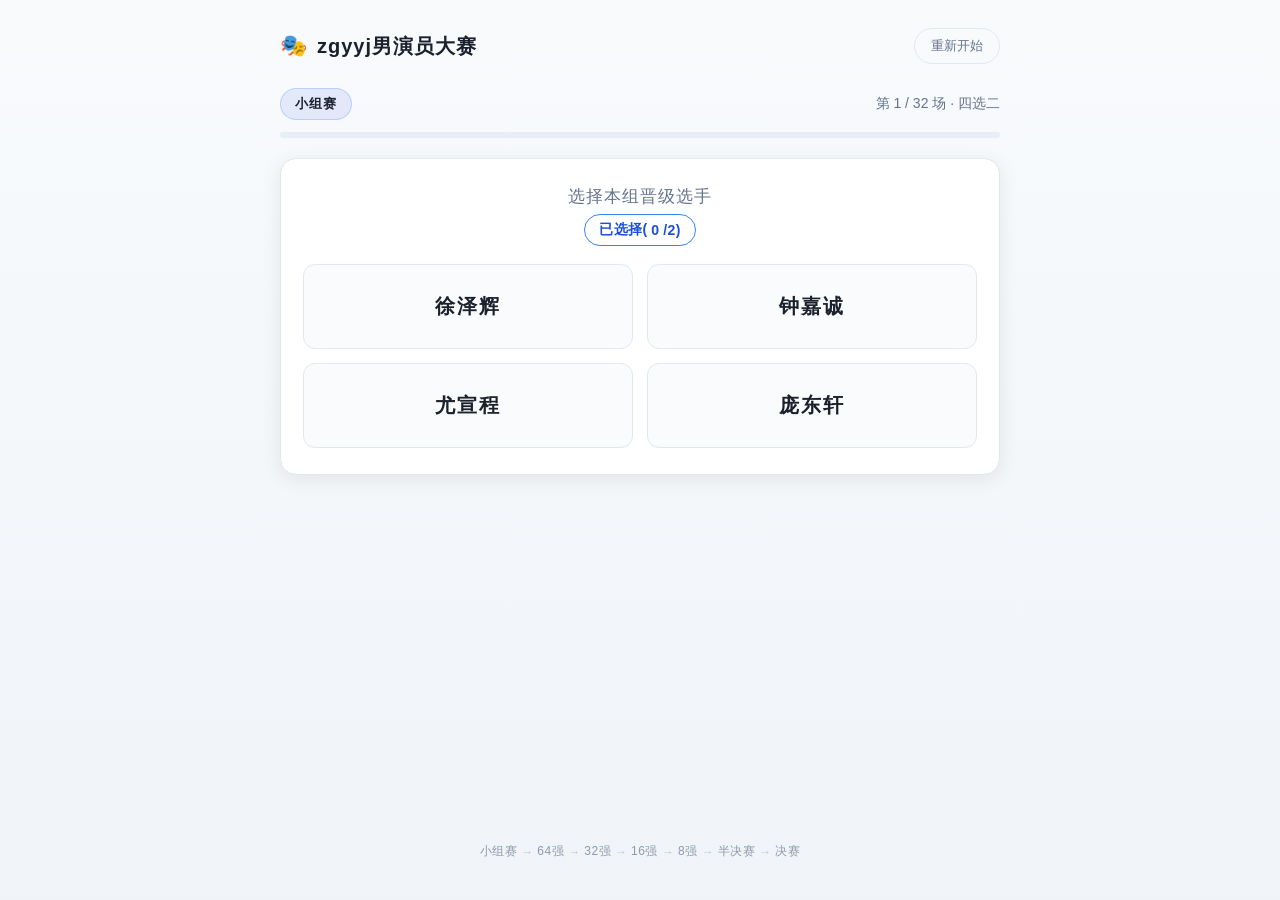
==== commit 15c3c9a9: "更新 index.html" ====
--- a/index.html
+++ b/index.html
@@ -3,7 +3,7 @@
 <head>
   <meta charset="UTF-8" />
   <meta name="viewport" content="width=device-width, initial-scale=1.0" />
-  <title>zgyyj男演员大点兵</title>
+  <title>zgyyj男演员大赛</title>
   <link rel="stylesheet" href="style.css?v=2" />
 </head>
 <body>
@@ -11,7 +11,7 @@
     <header class="topbar">
       <div class="brand">
         <span class="logo">🎭</span>
-        <h1>zgyyj男演员大点兵</h1>
+        <h1>zgyyj男演员大赛</h1>
       </div>
       <button id="restartBtn" class="ghost-btn" title="重新随机分组">重新开始</button>
     </header>
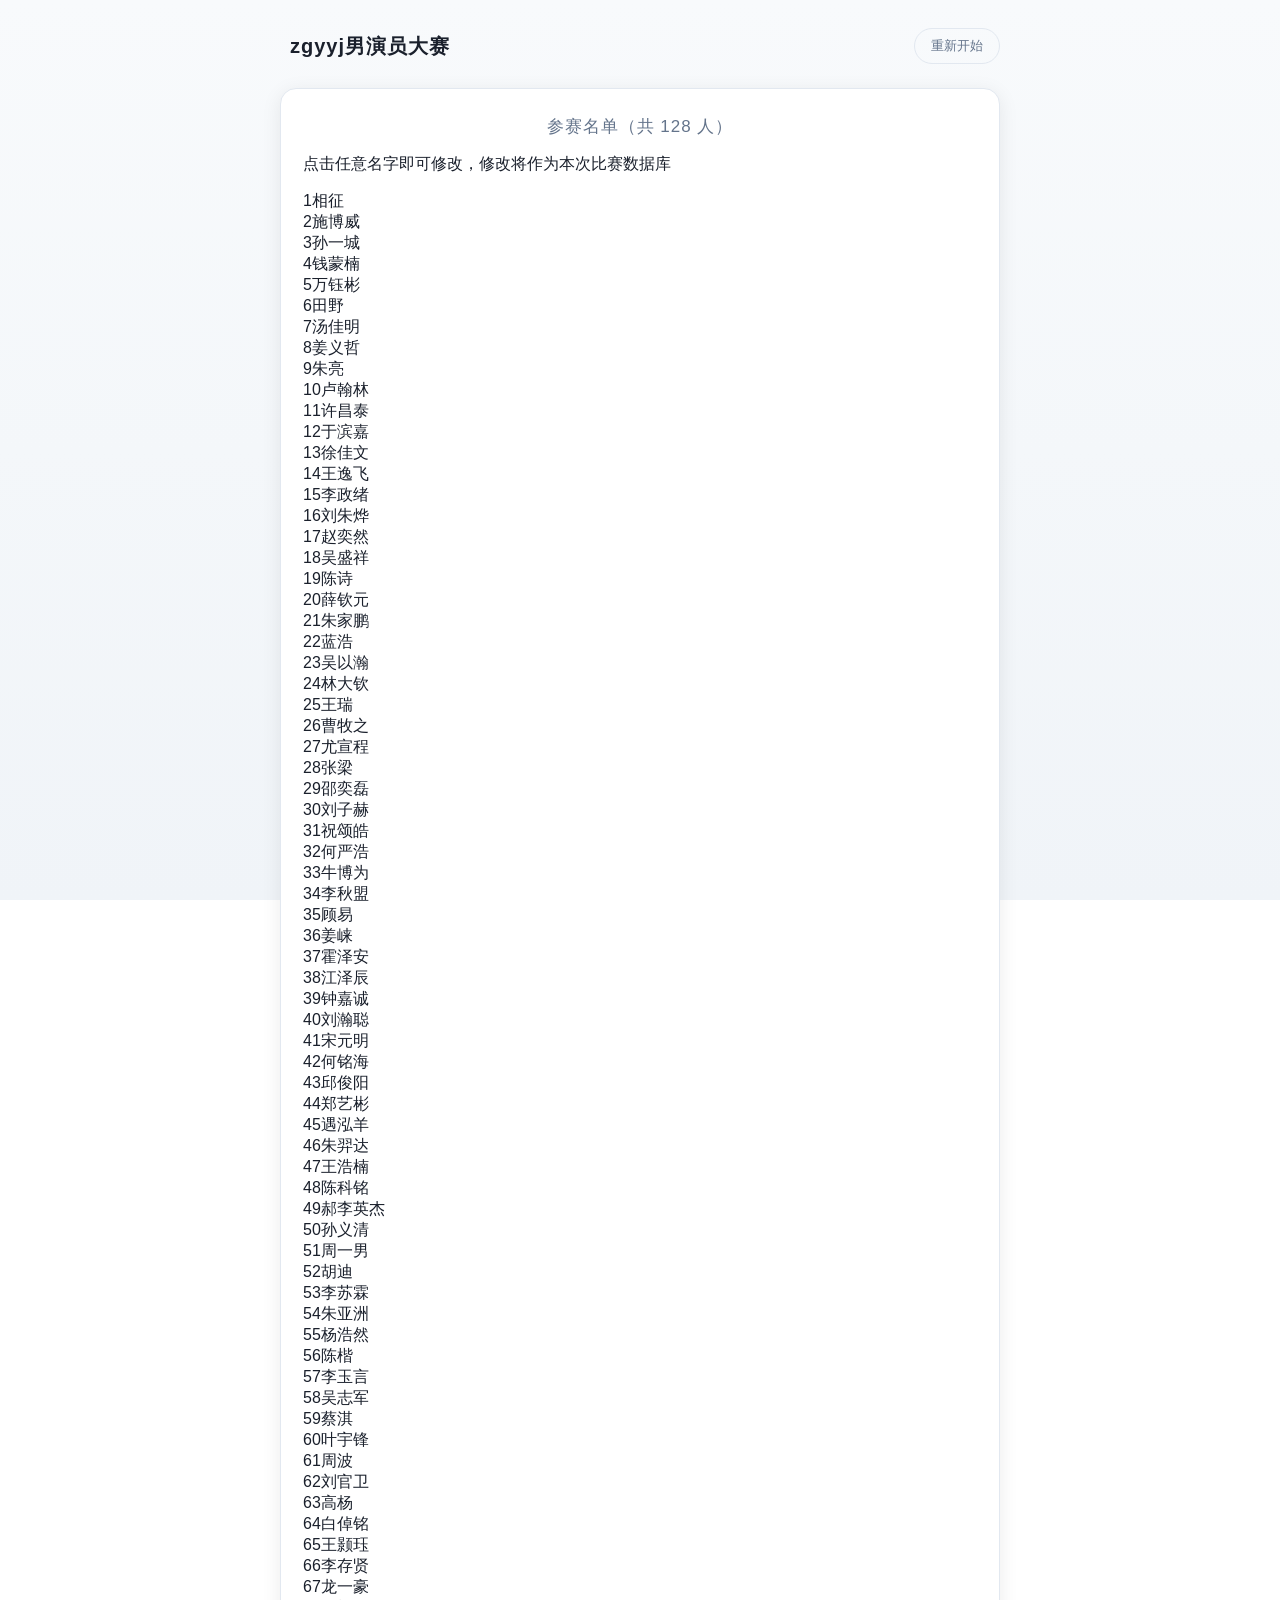
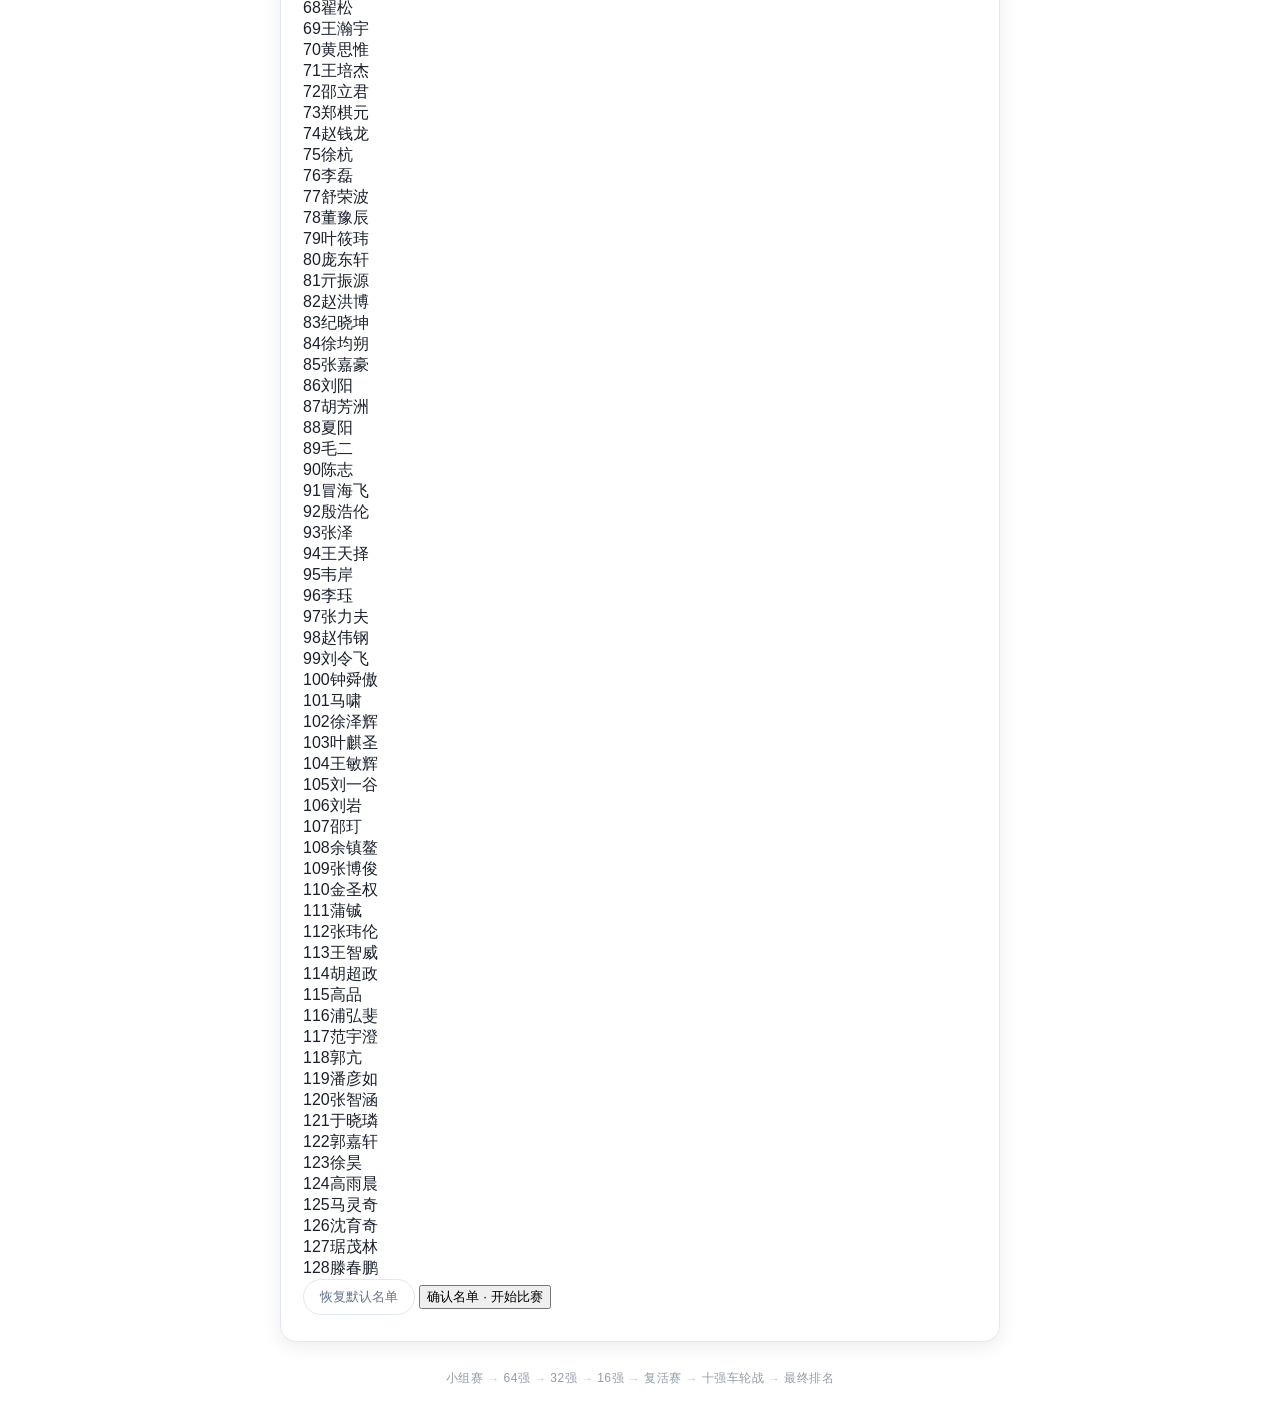
==== commit e7de83a6: "更新 index.html" ====
--- a/index.html
+++ b/index.html
@@ -10,7 +10,7 @@
   <div class="app">
     <header class="topbar">
       <div class="brand">
-        <span class="logo">🎭</span>
+        <span class="logo"></span>
         <h1>zgyyj男演员大赛</h1>
       </div>
       <button id="restartBtn" class="ghost-btn" title="重新随机分组">重新开始</button>
@@ -28,15 +28,15 @@
         <span class="stage-sep">→</span>
         <span class="stage-item">16强</span>
         <span class="stage-sep">→</span>
-        <span class="stage-item">8强</span>
+        <span class="stage-item">复活赛</span>
         <span class="stage-sep">→</span>
-        <span class="stage-item">半决赛</span>
+        <span class="stage-item">十强车轮战</span>
         <span class="stage-sep">→</span>
-        <span class="stage-item">决赛</span>
+        <span class="stage-item">最终排名</span>
       </div>
     </footer>
   </div>
 
-  <script src="app.js?v=3"></script>
+  <script src="app.js?v=2"></script>
 </body>
 </html>
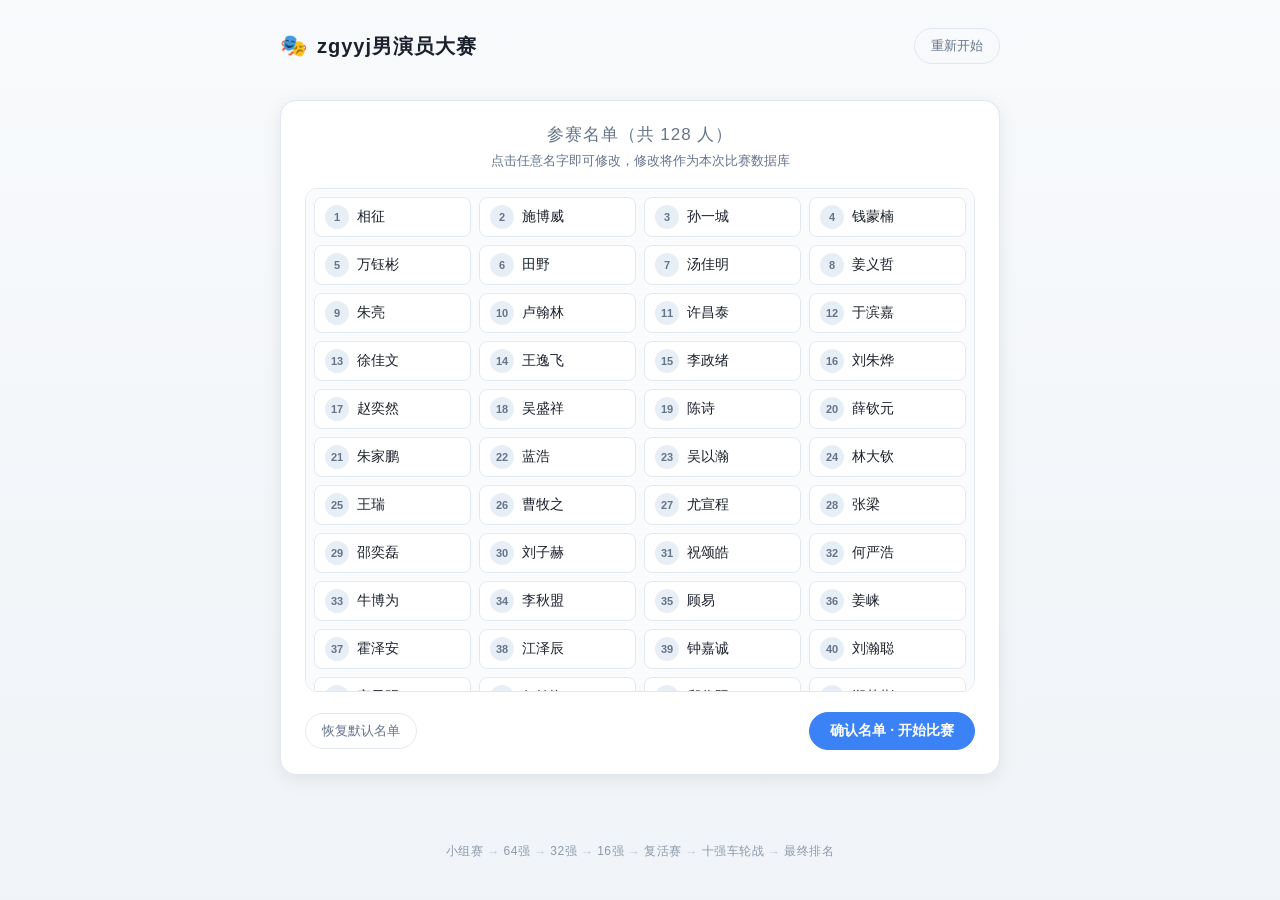
==== commit 0f9671a9: "更新 index.html" ====
--- a/index.html
+++ b/index.html
@@ -4,13 +4,13 @@
   <meta charset="UTF-8" />
   <meta name="viewport" content="width=device-width, initial-scale=1.0" />
   <title>zgyyj男演员大赛</title>
-  <link rel="stylesheet" href="style.css?v=2" />
+  <link rel="stylesheet" href="style.css?v=6" />
 </head>
 <body>
   <div class="app">
     <header class="topbar">
       <div class="brand">
-        <span class="logo"></span>
+        <span class="logo">🎭</span>
         <h1>zgyyj男演员大赛</h1>
       </div>
       <button id="restartBtn" class="ghost-btn" title="重新随机分组">重新开始</button>
@@ -37,6 +37,6 @@
     </footer>
   </div>
 
-  <script src="app.js?v=2"></script>
+  <script src="app.js?v=6"></script>
 </body>
 </html>
--- a/style.css
+++ b/style.css
@@ -237,6 +237,19 @@
   box-shadow: none;
 }
 
+body.freeze-hover .revival-chip:hover {
+  border-color: var(--line);
+  background: #fff;
+}
+
+/* freeze-hover 下已选中状态不能被 hover 覆盖 */
+body.freeze-hover .revival-chip.selected:hover {
+  border-color: var(--accent);
+  background: rgba(59, 130, 246, 0.12);
+  color: var(--accent);
+  font-weight: 600;
+}
+
 .choice:active {
   transform: translateY(0);
 }
@@ -291,190 +304,125 @@
   border-radius: 999px;
 }
 
-/* Champion card & final bracket */
-.champion-card {
-  padding: 22px 18px;
-}
-
-.champion-title {
+/* 最终结果页：领奖台 */
+.final-card {
+  padding: 26px 20px 22px;
+}
+
+.final-title {
   text-align: center;
   font-size: 22px;
-  margin: 0 0 18px;
+  margin: 0 0 24px;
   font-weight: 700;
 }
 
-.bracket-final {
-  display: flex;
-  justify-content: center;
-  align-items: stretch;
-  overflow: auto;
-  border: 1px solid var(--line);
-  border-radius: 12px;
-  background: var(--card);
-  padding: 16px 0;
-}
-
-.bracket-side {
-  display: flex;
-  flex-direction: row;
-  align-items: stretch;
+.podium {
+  display: flex;
+  justify-content: center;
+  align-items: flex-end;
+  gap: 10px;
+  margin: 0 auto 22px;
+  max-width: 460px;
+}
+
+.podium-place {
+  display: flex;
+  flex-direction: column;
+  align-items: center;
+  flex: 1;
+  min-width: 0;
+}
+
+.podium-medal {
+  font-size: 28px;
+  line-height: 1;
+  margin-bottom: 4px;
+}
+
+.podium-name {
+  font-size: 14px;
+  font-weight: 600;
+  color: var(--text);
+  text-align: center;
+  margin-bottom: 8px;
+  word-break: break-all;
+  line-height: 1.3;
+  min-height: 2.6em;
+  display: flex;
+  align-items: center;
+  justify-content: center;
+}
+
+.podium-block {
+  display: flex;
+  align-items: center;
+  justify-content: center;
+  width: 100%;
+  border-radius: 10px 10px 0 0;
+  font-size: 26px;
+  font-weight: 700;
+  color: #fff;
+  font-variant-numeric: tabular-nums;
+}
+
+.podium-h1 { height: 120px; background: linear-gradient(180deg, #fbbf24, #f59e0b); }
+.podium-h2 { height: 92px;  background: linear-gradient(180deg, #cbd5e1, #94a3b8); }
+.podium-h3 { height: 72px;  background: linear-gradient(180deg, #fb923c, #ea580c); }
+
+.place-1 .podium-name {
+  color: #d97706;
+  font-size: 15px;
+}
+
+/* 第 4-8 名列表 */
+.podium-rest {
+  display: flex;
+  flex-direction: column;
+  gap: 8px;
+  max-width: 420px;
+  margin: 0 auto;
+}
+
+.rest-item {
+  display: flex;
+  align-items: center;
+  gap: 12px;
+  background: var(--card-2);
+  border: 1px solid var(--line);
+  border-radius: 10px;
+  padding: 10px 14px;
+}
+
+.rest-rank {
   flex-shrink: 0;
-}
-
-.bf-col {
-  display: flex;
-  flex-direction: column;
-  flex-shrink: 0;
-  align-self: stretch;
-  min-width: 88px;
-}
-
-/* 列内：space-around 让每对/每场垂直居中分布，
-   配对中心与下一列节点中心水平对齐；
-   space-around 在每对上下产生的空白即"空行" */
-.bf-col-matches {
-  display: flex;
-  flex-direction: column;
-  justify-content: space-around;
-  flex: 1;
-}
-
-.bf-match {
-  position: relative;
-  border: 1px solid var(--line);
-  border-radius: 6px;
-  background: var(--card-2);
-  padding: 4px 8px;
-}
-
-.bf-p {
-  padding: 2px 2px;
-  font-size: 12px;
-  color: var(--text);
-  line-height: 1.3;
-  white-space: nowrap;
-}
-
-.bf-p.winner {
-  background: rgba(59, 130, 246, 0.12);
-  color: var(--accent);
-  font-weight: 600;
-}
-
-/* 配对：space-around 使两节点中心精确落在 25% / 75%，
-   上下各留空行，中点(50%)对齐下一列节点。
-   不设 min-height:0 —— 让 pair 保持内容最小高度，
-   使最密的列(小组赛)撑开总高，其余列 stretch 对齐 */
-.bf-pair {
-  position: relative;
-  display: flex;
-  flex-direction: column;
-  justify-content: space-around;
-  flex: 1;
-}
-
-/* === 左侧连接线（向右指向中心） === */
-.bracket-left .bf-col { padding: 0 22px 0 0; }
-
-/* 1to1：每场一条直横线到下一列 */
-.bracket-left .conn-1to1 .bf-match::after {
-  content: '';
-  position: absolute;
-  left: 100%;
-  top: 50%;
-  width: 22px;
-  border-top: 2px solid var(--line);
-  transform: translateY(-1px);
-}
-
-/* 2to1：每场横线 + 配对竖线（连接两场）+ 中点出头到下一列 */
-.bracket-left .conn-2to1 .bf-match::after {
-  content: '';
-  position: absolute;
-  left: 100%;
-  top: 50%;
-  width: 11px;
-  border-top: 2px solid var(--line);
-  transform: translateY(-1px);
-}
-.bracket-left .conn-2to1 .bf-pair::after {
-  content: '';
-  position: absolute;
-  left: calc(100% + 11px);
-  top: 25%;
-  bottom: 25%;
-  border-left: 2px solid var(--line);
-}
-.bracket-left .conn-2to1 .bf-pair::before {
-  content: '';
-  position: absolute;
-  left: calc(100% + 11px);
-  top: 50%;
-  width: 11px;
-  border-top: 2px solid var(--line);
-  transform: translateY(-1px);
-}
-
-/* === 右侧连接线（向左指向中心） === */
-.bracket-right .bf-col { padding: 0 0 0 22px; }
-
-.bracket-right .conn-1to1 .bf-match::before {
-  content: '';
-  position: absolute;
-  right: 100%;
-  top: 50%;
-  width: 22px;
-  border-top: 2px solid var(--line);
-  transform: translateY(-1px);
-}
-
-.bracket-right .conn-2to1 .bf-match::before {
-  content: '';
-  position: absolute;
-  right: 100%;
-  top: 50%;
-  width: 11px;
-  border-top: 2px solid var(--line);
-  transform: translateY(-1px);
-}
-.bracket-right .conn-2to1 .bf-pair::before {
-  content: '';
-  position: absolute;
-  right: calc(100% + 11px);
-  top: 25%;
-  bottom: 25%;
-  border-right: 2px solid var(--line);
-}
-.bracket-right .conn-2to1 .bf-pair::after {
-  content: '';
-  position: absolute;
-  right: calc(100% + 11px);
-  top: 50%;
-  width: 11px;
-  border-top: 2px solid var(--line);
-  transform: translateY(-1px);
-}
-
-/* 中间冠军（高亮） */
-.bf-center {
-  display: flex;
-  flex-direction: column;
-  justify-content: center;
-  align-items: center;
-  min-width: 110px;
-  padding: 0 12px;
-  flex-shrink: 0;
-}
-
-.bf-champion {
-  text-align: center;
-  font-size: 18px;
-  font-weight: 700;
-  background: linear-gradient(90deg, var(--accent), var(--accent-2));
-  -webkit-background-clip: text;
-  background-clip: text;
-  -webkit-text-fill-color: transparent;
-  white-space: nowrap;
+  width: 26px;
+  height: 26px;
+  display: inline-flex;
+  align-items: center;
+  justify-content: center;
+  background: var(--bg-soft);
+  color: var(--muted);
+  border-radius: 50%;
+  font-size: 13px;
+  font-weight: 600;
+  font-variant-numeric: tabular-nums;
+}
+
+.rest-name {
+  font-size: 14px;
+  font-weight: 500;
+  color: var(--text);
+}
+
+@media (max-width: 480px) {
+  .podium { gap: 6px; }
+  .podium-medal { font-size: 22px; }
+  .podium-name { font-size: 12px; min-height: 2.4em; }
+  .podium-block { font-size: 20px; }
+  .podium-h1 { height: 92px; }
+  .podium-h2 { height: 72px; }
+  .podium-h3 { height: 58px; }
+  .final-title { font-size: 19px; }
 }
 
 /* Footer */
@@ -526,4 +474,292 @@
   .bf-match.group .bf-p { font-size: 10px; padding: 2px 1px; }
   .bf-champion { font-size: 16px; }
   .brand h1 { font-size: 17px; }
+}
+
+/* ===== 名单编辑系统 ===== */
+.roster-box {
+  max-width: 880px;
+  width: 100%;
+  margin: 12px auto 24px;
+  padding: 22px 24px 24px;
+}
+
+.roster-tip {
+  text-align: center;
+  color: var(--muted);
+  font-size: 13px;
+  margin: 4px 0 18px;
+}
+
+.roster-list {
+  display: grid;
+  grid-template-columns: repeat(auto-fill, minmax(150px, 1fr));
+  gap: 8px;
+  max-height: 56vh;
+  overflow-y: auto;
+  padding: 8px;
+  background: var(--card-2);
+  border: 1px solid var(--line);
+  border-radius: 12px;
+}
+
+.roster-item {
+  display: flex;
+  align-items: center;
+  gap: 8px;
+  background: #fff;
+  border: 1px solid var(--line);
+  border-radius: 8px;
+  padding: 7px 10px;
+  transition: border-color 0.15s ease, box-shadow 0.15s ease;
+}
+
+.roster-item:hover {
+  border-color: var(--accent);
+  box-shadow: 0 1px 6px rgba(59, 130, 246, 0.15);
+}
+
+.roster-idx {
+  flex-shrink: 0;
+  width: 24px;
+  height: 24px;
+  display: inline-flex;
+  align-items: center;
+  justify-content: center;
+  background: var(--bg-soft);
+  color: var(--muted);
+  border-radius: 50%;
+  font-size: 11px;
+  font-weight: 600;
+}
+
+.roster-name {
+  flex: 1;
+  cursor: pointer;
+  font-size: 14px;
+  color: var(--text);
+  outline: none;
+  min-width: 0;
+  overflow: hidden;
+  text-overflow: ellipsis;
+  white-space: nowrap;
+}
+
+.roster-input {
+  flex: 1;
+  min-width: 0;
+  font-size: 14px;
+  font-family: inherit;
+  padding: 3px 6px;
+  border: 1px solid var(--accent);
+  border-radius: 6px;
+  outline: none;
+  color: var(--text);
+  background: #fff;
+}
+
+.roster-actions {
+  display: flex;
+  justify-content: space-between;
+  align-items: center;
+  gap: 12px;
+  margin-top: 20px;
+  flex-wrap: wrap;
+}
+
+.primary-btn {
+  background: var(--accent);
+  border: 1px solid var(--accent);
+  color: #fff;
+  padding: 9px 20px;
+  border-radius: 999px;
+  font-size: 14px;
+  font-weight: 600;
+  cursor: pointer;
+  transition: all 0.2s ease;
+}
+
+.primary-btn:hover {
+  background: var(--accent-2);
+  border-color: var(--accent-2);
+}
+
+@media (max-width: 600px) {
+  .roster-list {
+    grid-template-columns: repeat(auto-fill, minmax(120px, 1fr));
+  }
+  .roster-actions { justify-content: center; }
+}
+
+/* ===== 复活赛页面 ===== */
+.revival-card {
+  padding: 22px 20px 24px;
+}
+
+.revival-finalists {
+  margin-bottom: 18px;
+}
+
+.revival-counter-row {
+  display: flex;
+  align-items: center;
+  justify-content: space-between;
+  gap: 12px;
+  margin: 0 0 14px;
+}
+
+.revival-list {
+  max-height: 50vh;
+  overflow-y: auto;
+  padding: 12px 10px;
+  background: var(--card-2);
+  border: 1px solid var(--line);
+  border-radius: 12px;
+  margin: 4px 0 8px;
+}
+
+.revival-group-label {
+  font-size: 12px;
+  font-weight: 600;
+  color: var(--muted);
+  letter-spacing: 1px;
+  margin: 10px 0 6px;
+  padding-left: 2px;
+}
+
+.revival-group-label:first-child {
+  margin-top: 0;
+}
+
+.revival-chip {
+  background: #fff;
+  border: 1px solid var(--line);
+  color: var(--text);
+  font-size: 13px;
+  padding: 5px 12px;
+  border-radius: 999px;
+  cursor: pointer;
+  transition: all 0.15s ease;
+  user-select: none;
+}
+
+.revival-chip:hover {
+  border-color: var(--accent);
+  background: rgba(59, 130, 246, 0.06);
+}
+
+.revival-chip.selected {
+  background: rgba(59, 130, 246, 0.12);
+  border-color: var(--accent);
+  color: var(--accent);
+  font-weight: 600;
+}
+
+/* 已晋级八强（不可点击） */
+.revival-chip.locked {
+  background: var(--good-bg);
+  border-color: rgba(16, 185, 129, 0.25);
+  color: #059669;
+  cursor: default;
+}
+
+/* 虚影复活占位 */
+.revival-chip.ghost-slot {
+  background: transparent;
+  border: 1px dashed var(--line);
+  color: var(--muted);
+  opacity: 0.5;
+  cursor: default;
+}
+
+.revival-chip.ghost-slot.ghost-filled {
+  border-style: dashed;
+  border-color: var(--accent);
+  color: var(--accent);
+  opacity: 0.7;
+  font-weight: 600;
+}
+
+/* ===== 冠军页操作按钮 ===== */
+.champion-actions {
+  text-align: center;
+  margin-top: 18px;
+  display: flex;
+  gap: 10px;
+  justify-content: center;
+  flex-wrap: wrap;
+}
+
+/* ===== 页面内确认弹窗 ===== */
+.modal-mask {
+  position: fixed;
+  inset: 0;
+  background: rgba(15, 23, 42, 0.45);
+  backdrop-filter: blur(2px);
+  -webkit-backdrop-filter: blur(2px);
+  display: flex;
+  align-items: center;
+  justify-content: center;
+  padding: 16px;
+  z-index: 9999;
+  animation: modalFade 0.18s ease;
+}
+
+@keyframes modalFade {
+  from { opacity: 0; }
+  to { opacity: 1; }
+}
+
+.modal {
+  width: 100%;
+  max-width: 380px;
+  background: #fff;
+  border-radius: 14px;
+  padding: 22px 20px 18px;
+  box-shadow: 0 12px 40px rgba(0, 0, 0, 0.22);
+  animation: modalPop 0.2s ease;
+}
+
+@keyframes modalPop {
+  from { opacity: 0; transform: translateY(12px) scale(0.96); }
+  to { opacity: 1; transform: translateY(0) scale(1); }
+}
+
+.modal-msg {
+  margin: 0 0 18px;
+  font-size: 15px;
+  line-height: 1.5;
+  color: var(--text);
+  text-align: center;
+  word-break: break-word;
+}
+
+.modal-actions {
+  display: flex;
+  gap: 10px;
+  justify-content: center;
+}
+
+.modal-actions .ghost-btn,
+.modal-actions .primary-btn {
+  flex: 1;
+  min-width: 96px;
+  padding: 10px 14px;
+  font-size: 14px;
+}
+
+/* 手机端适配 */
+@media (max-width: 480px) {
+  .modal {
+    max-width: 100%;
+    padding: 18px 16px 14px;
+  }
+  .modal-msg { font-size: 14px; margin-bottom: 14px; }
+  .modal-actions { gap: 8px; }
+  .modal-actions .ghost-btn,
+  .modal-actions .primary-btn {
+    min-width: 0;
+    padding: 10px 8px;
+    font-size: 13px;
+  }
 }
